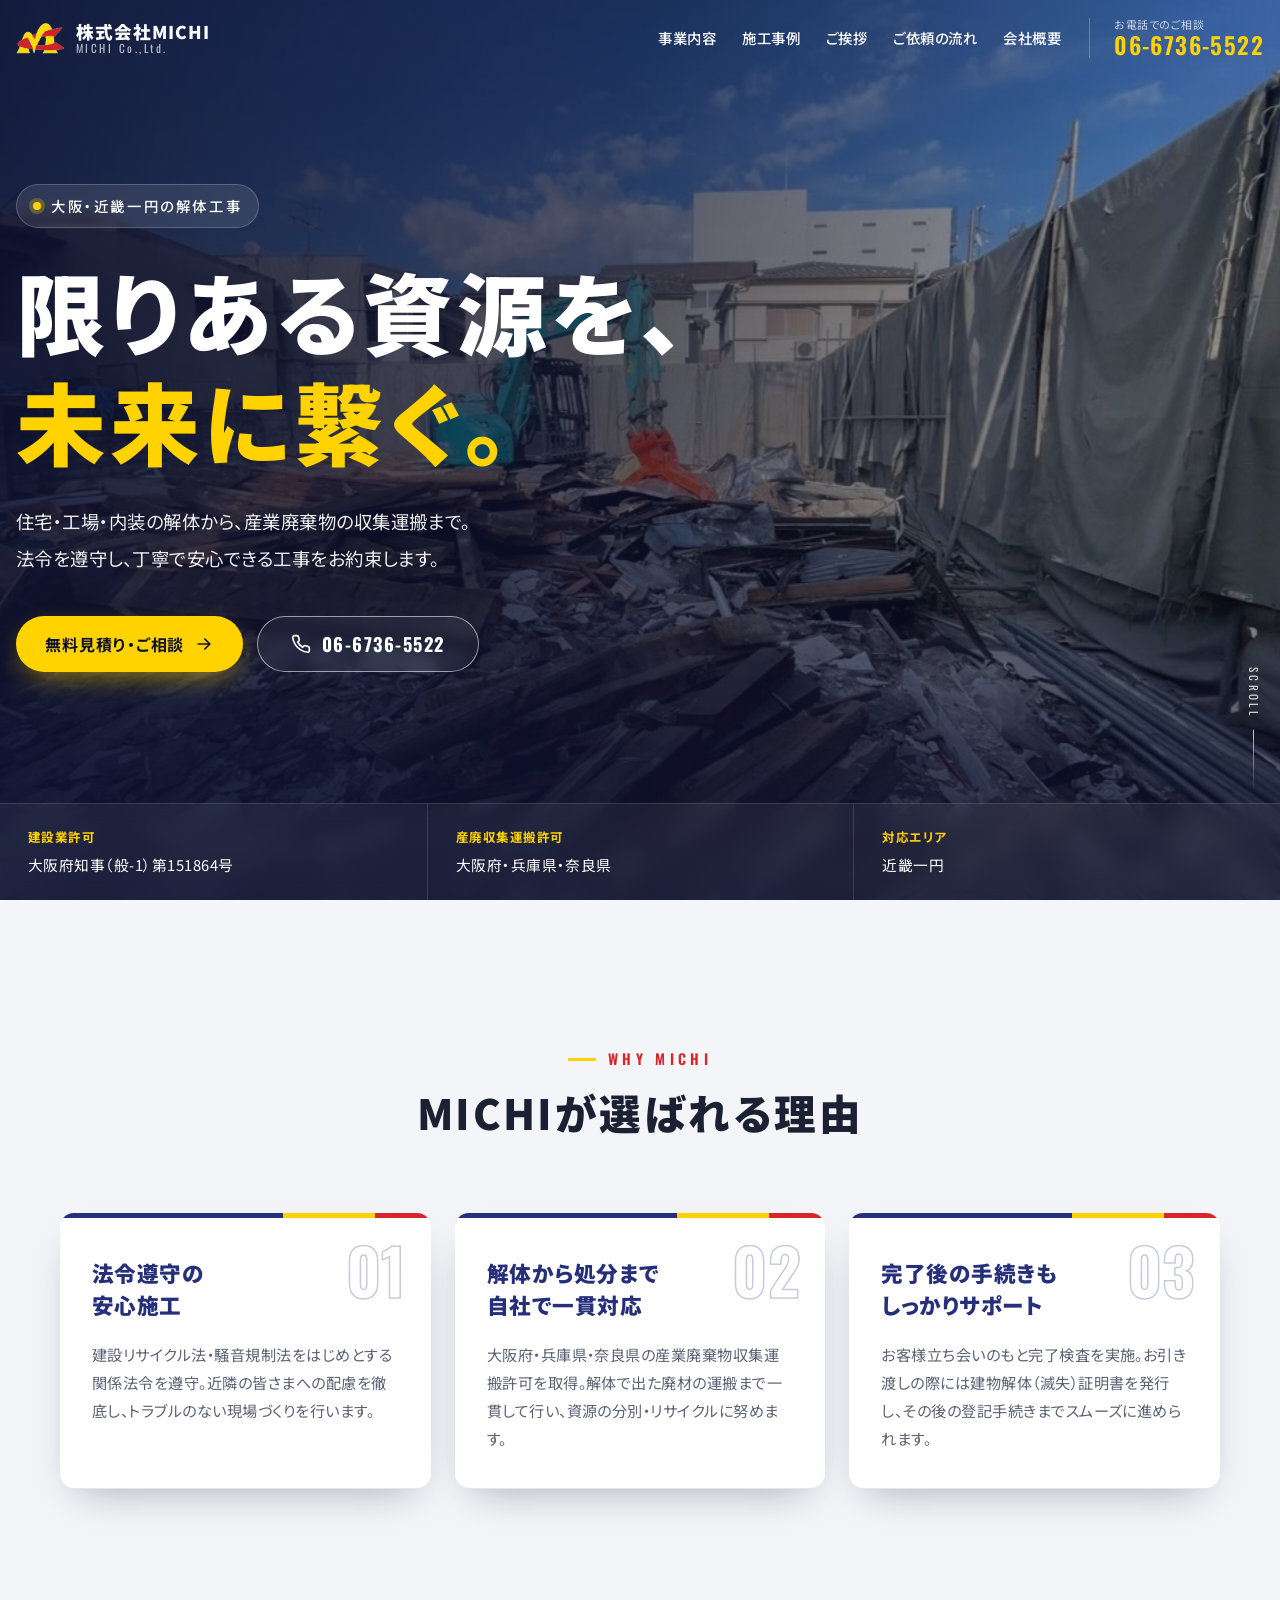
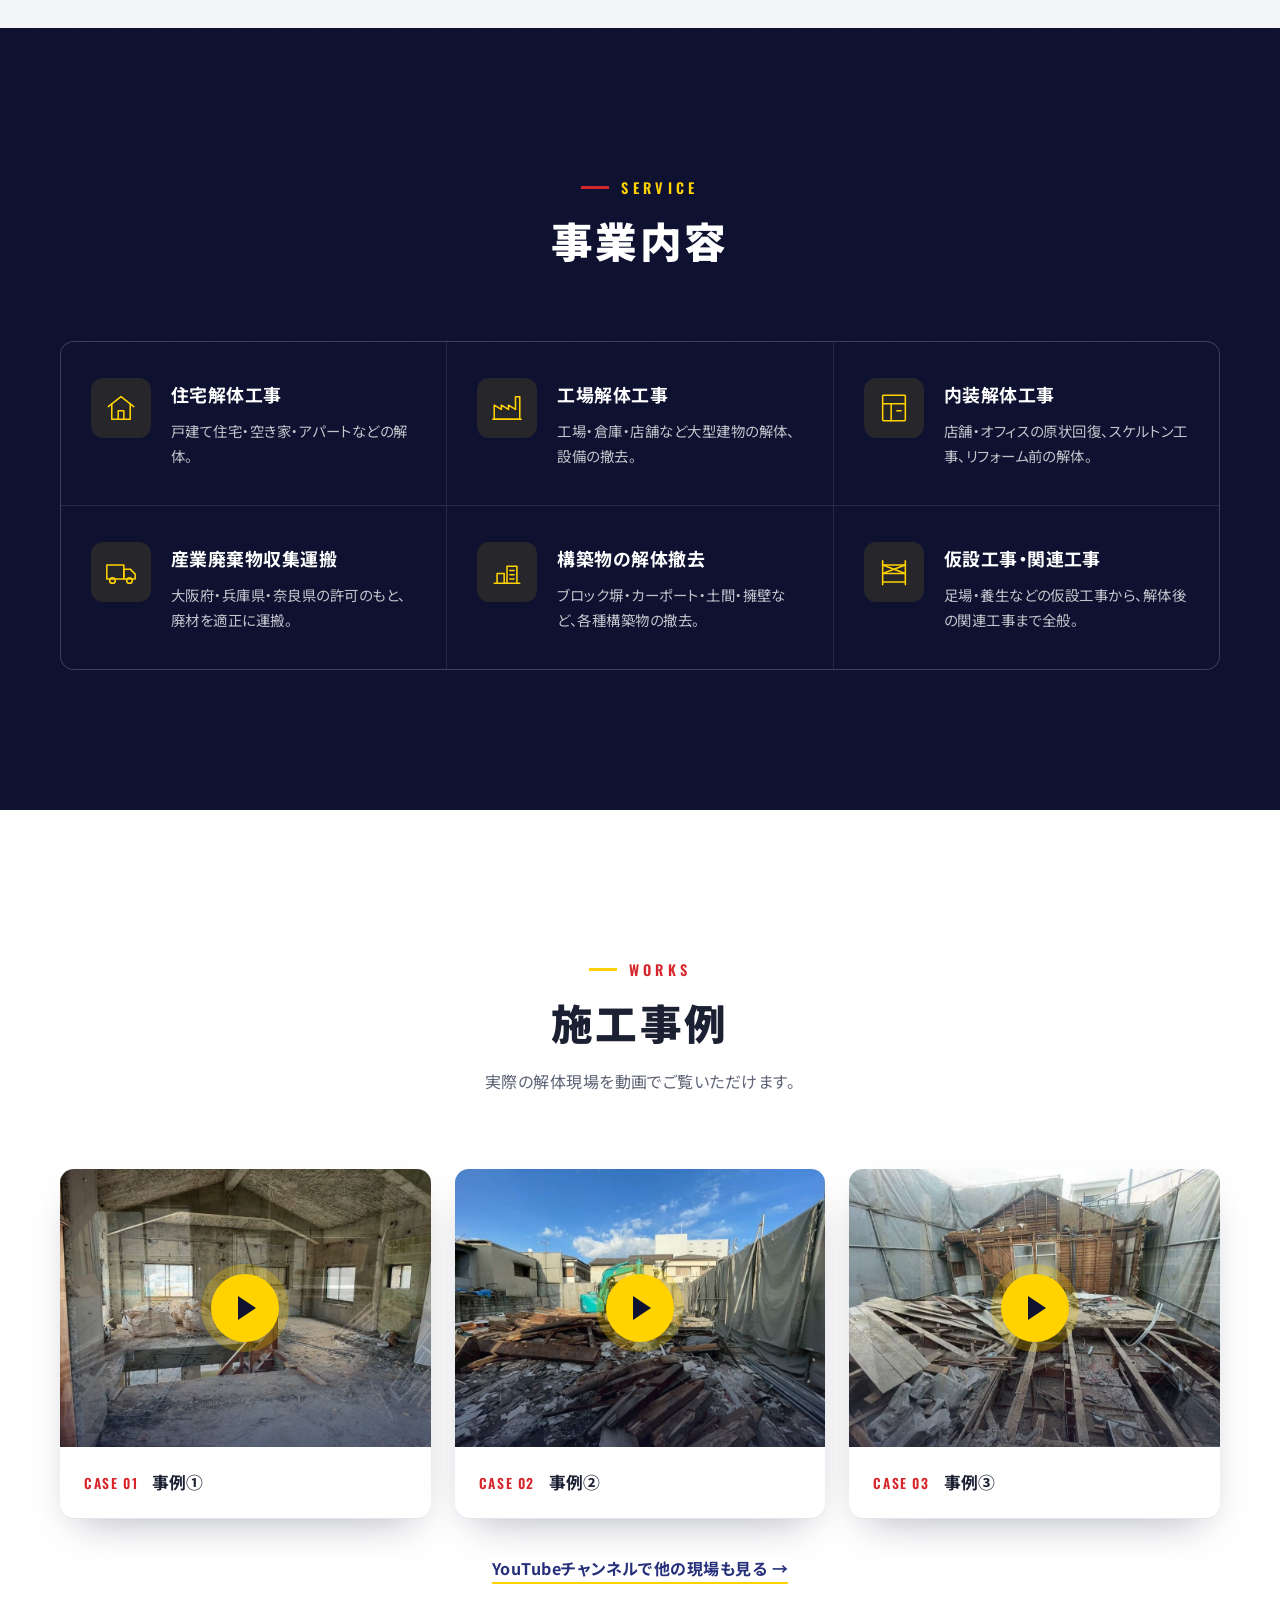
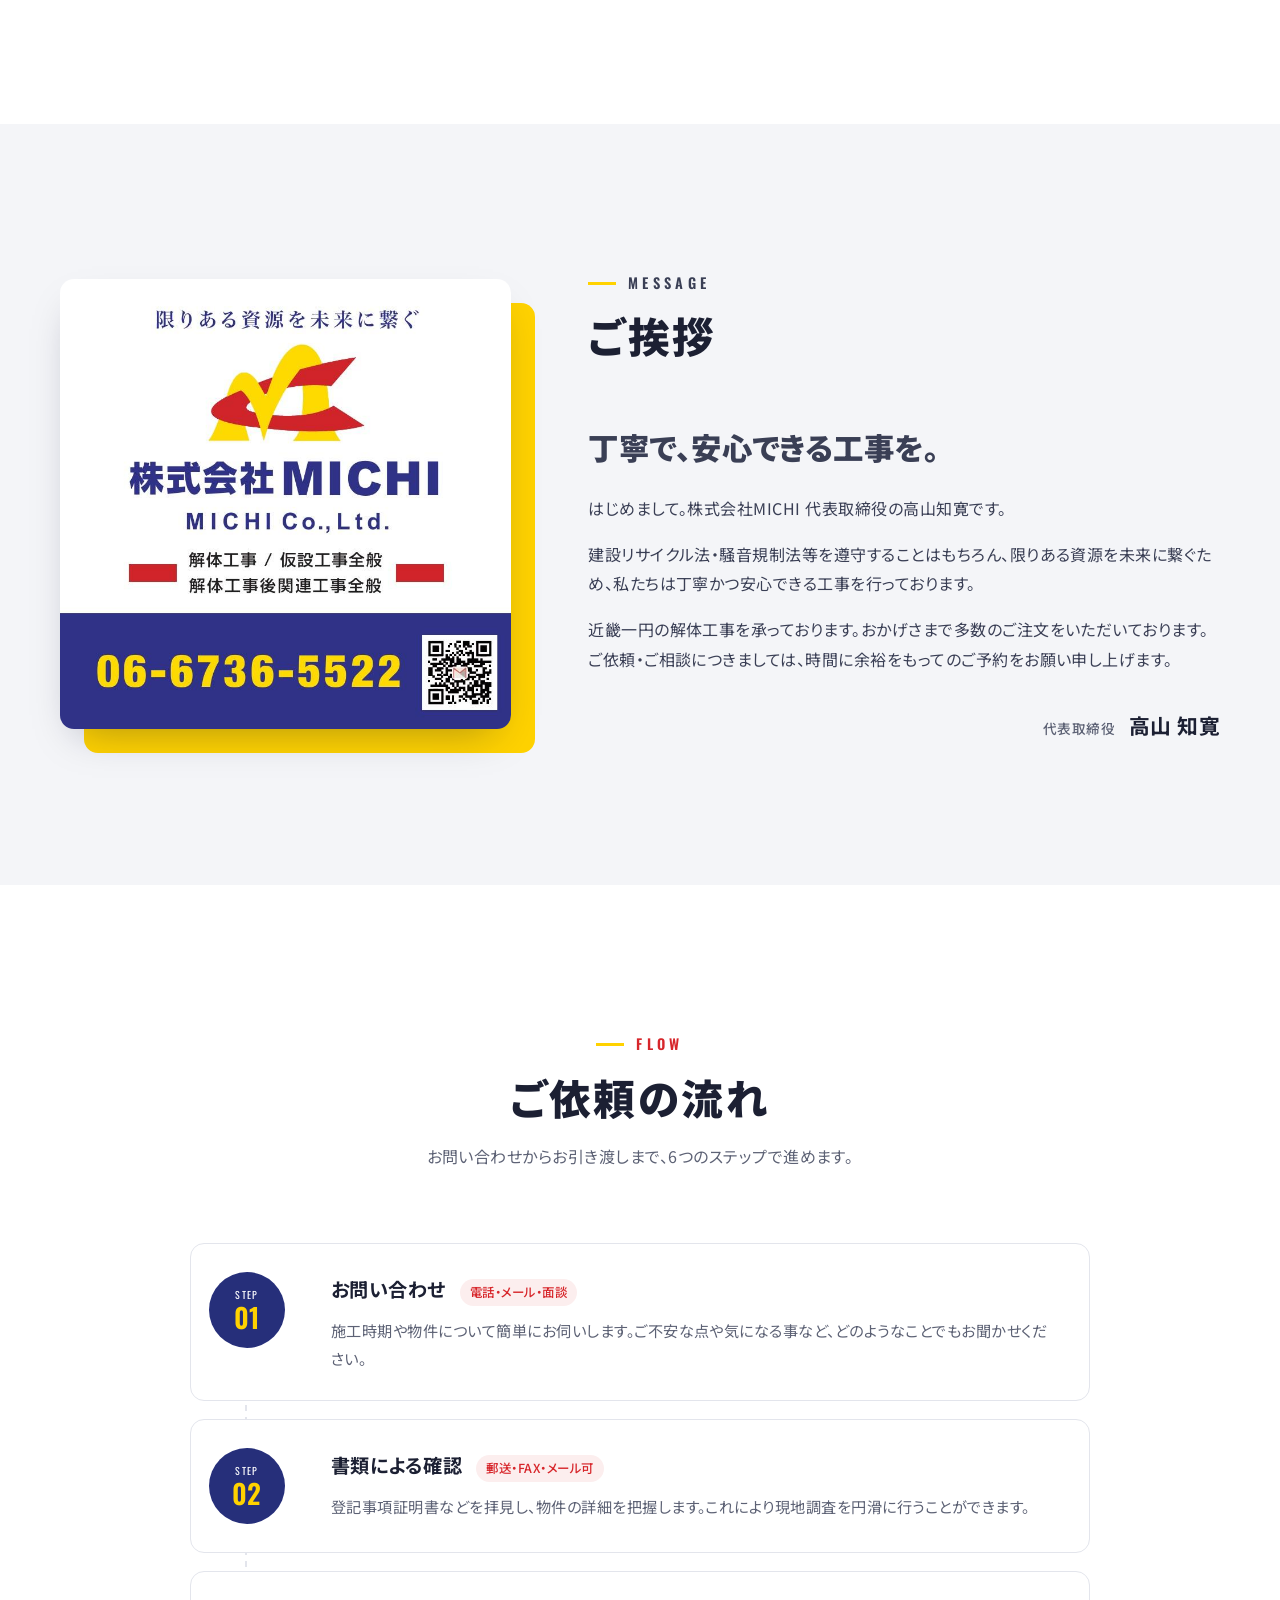
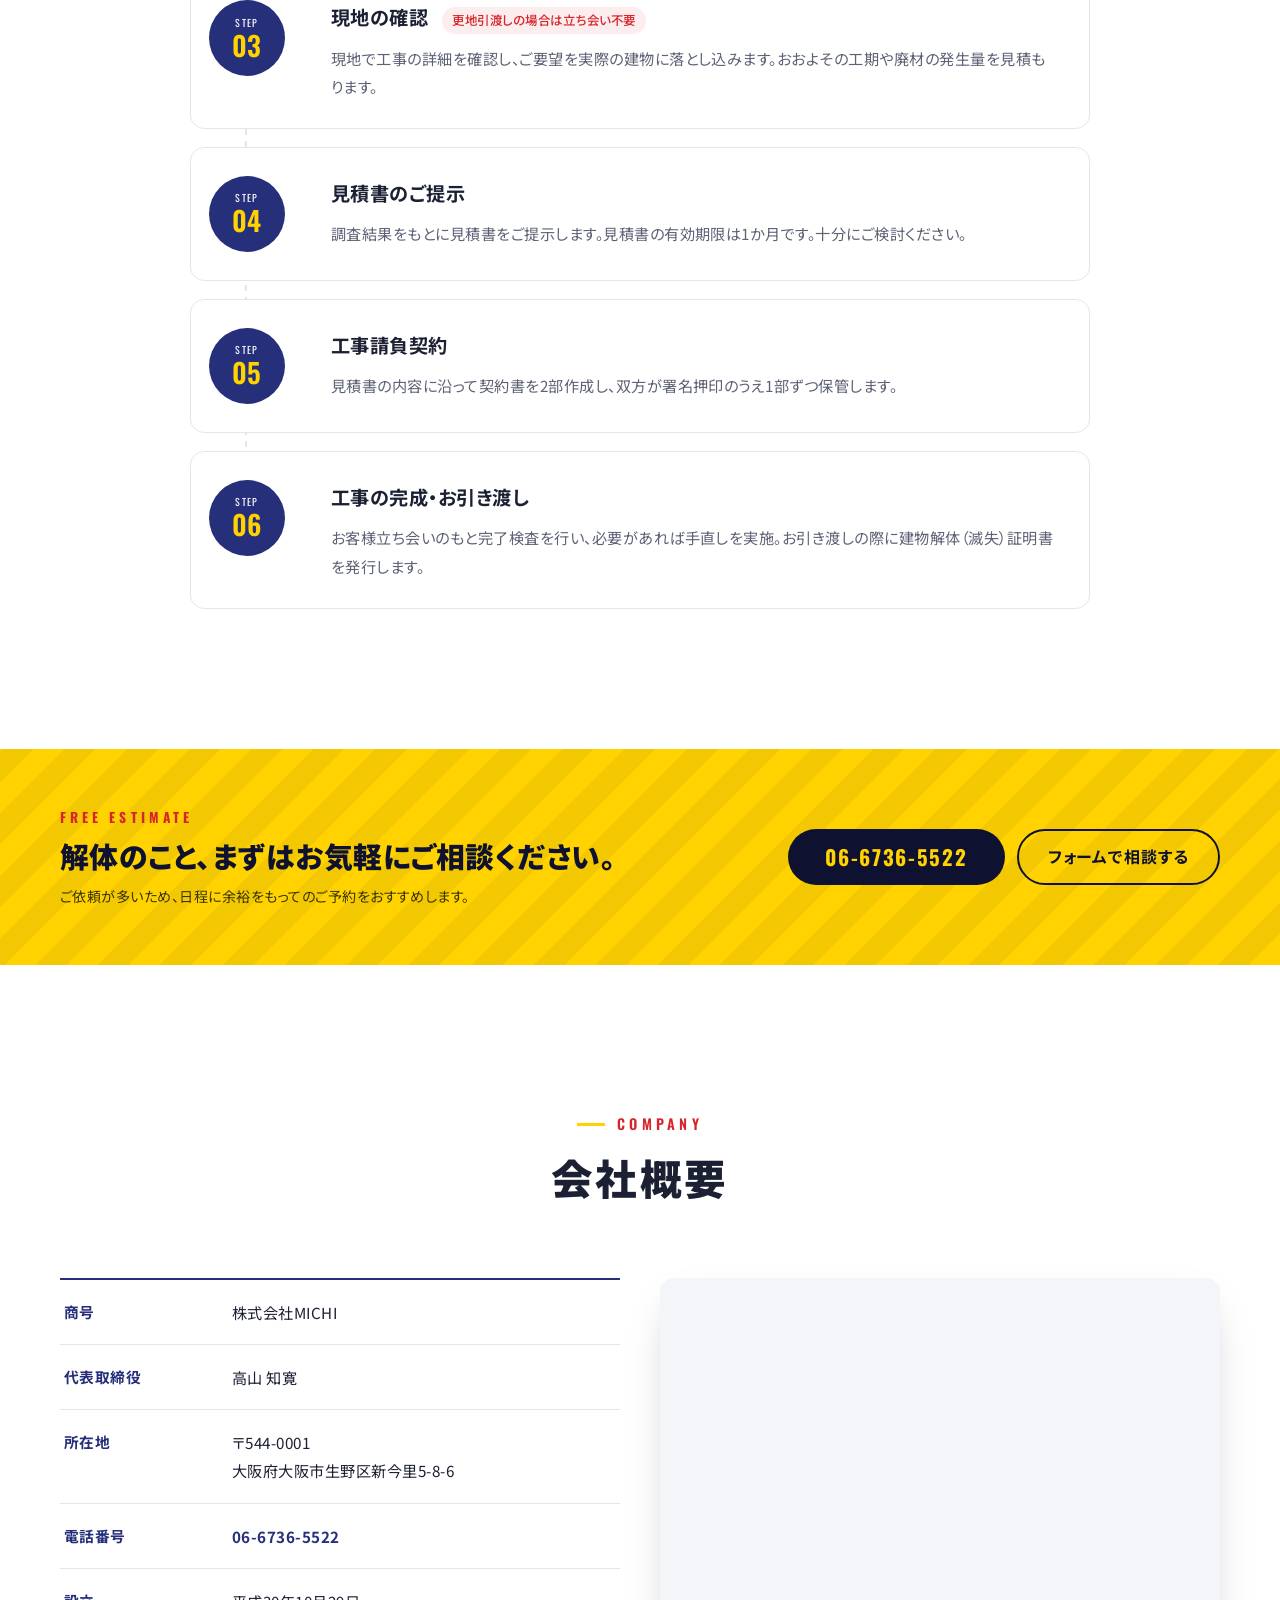
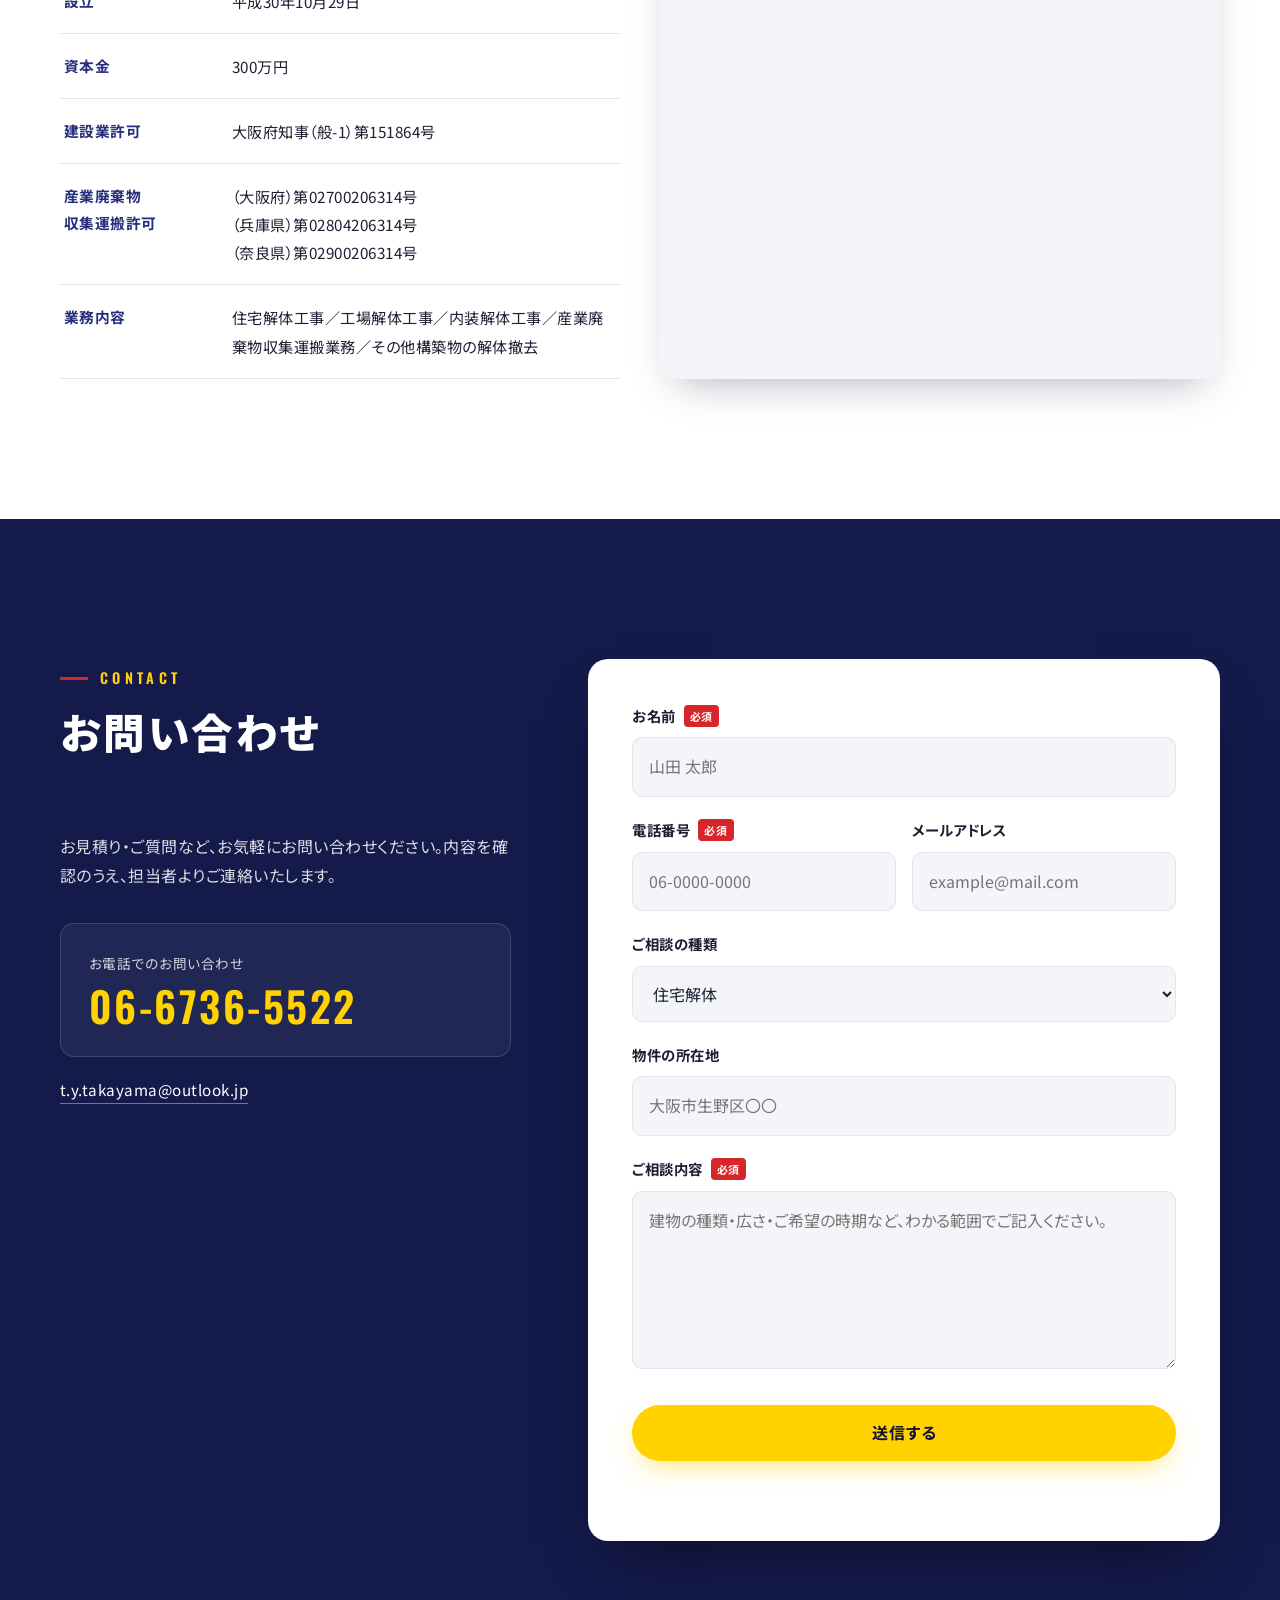
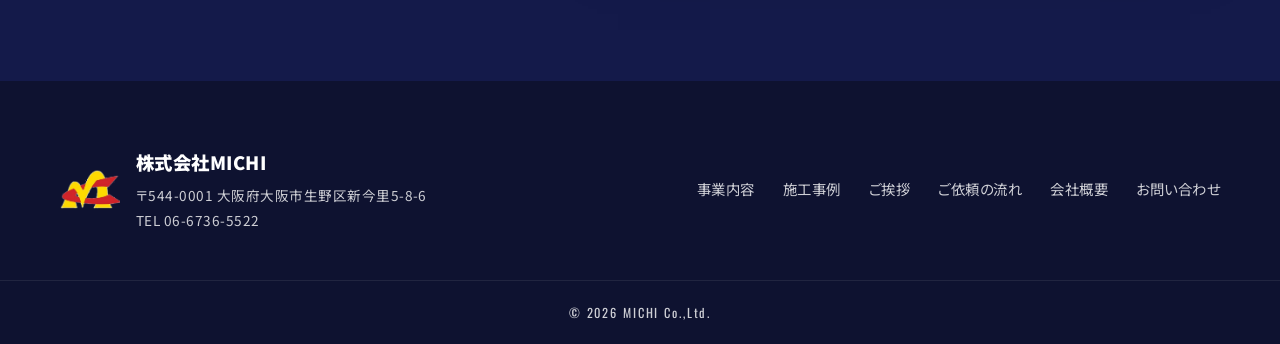
==== index.html @ 164f7115 "株式会社MICHI ホームページ 初版 Co-Authored-By: Claude Opus 5.5 <noreply@anthropic.com>" ====
<!DOCTYPE html>
<html lang="ja">
<head>
<meta charset="UTF-8">
<meta name="viewport" content="width=device-width, initial-scale=1">
<title>株式会社MICHI｜大阪の解体工事・近畿一円対応</title>
<meta name="description" content="大阪市生野区の解体工事会社、株式会社MICHI。住宅解体・工場解体・内装解体・産業廃棄物収集運搬まで、近畿一円で丁寧かつ安心の工事を行います。お見積り・ご相談はお気軽に。">
<meta property="og:title" content="株式会社MICHI｜大阪の解体工事・近畿一円対応">
<meta property="og:description" content="限りある資源を未来に繋ぐ。住宅・工場・内装解体から産廃収集運搬まで、近畿一円の解体工事を承ります。">
<meta property="og:type" content="website">
<meta property="og:image" content="assets/img/work-FqdiJKgKXpE.jpg">
<link rel="icon" href="assets/img/logo-mark.png">
<link rel="preconnect" href="https://fonts.googleapis.com">
<link rel="preconnect" href="https://fonts.gstatic.com" crossorigin>
<link href="https://fonts.googleapis.com/css2?family=Noto+Sans+JP:wght@400;500;700;900&family=Oswald:wght@500;600;700&display=swap" rel="stylesheet">
<link rel="stylesheet" href="assets/css/style.css">
<script type="application/ld+json">
{
  "@context": "https://schema.org",
  "@type": "GeneralContractor",
  "name": "株式会社MICHI",
  "telephone": "06-6736-5522",
  "email": "t.y.takayama@outlook.jp",
  "address": {
    "@type": "PostalAddress",
    "postalCode": "544-0001",
    "addressRegion": "大阪府",
    "addressLocality": "大阪市生野区",
    "streetAddress": "新今里5-8-6",
    "addressCountry": "JP"
  },
  "areaServed": ["大阪府", "兵庫県", "奈良県", "京都府", "滋賀県", "和歌山県"],
  "foundingDate": "2018-10-29"
}
</script>
</head>
<body>

<!-- ============ HEADER ============ -->
<header class="header" id="top">
  <div class="header__inner">
    <a href="#top" class="brand" aria-label="株式会社MICHI トップへ">
      <img src="assets/img/logo-mark.png" alt="" class="brand__mark" width="48" height="32">
      <span class="brand__text">
        <span class="brand__ja">株式会社MICHI</span>
        <span class="brand__en">MICHI Co.,Ltd.</span>
      </span>
    </a>
    <nav class="nav" id="nav" aria-label="メインメニュー">
      <a href="#service">事業内容</a>
      <a href="#works">施工事例</a>
      <a href="#message">ご挨拶</a>
      <a href="#flow">ご依頼の流れ</a>
      <a href="#company">会社概要</a>
      <a href="#contact" class="nav__cta">お問い合わせ</a>
    </nav>
    <a href="tel:0667365522" class="header__tel">
      <span class="header__tel-label">お電話でのご相談</span>
      <span class="header__tel-num">06-6736-5522</span>
    </a>
    <button class="menu-btn" id="menuBtn" aria-label="メニューを開く" aria-expanded="false" aria-controls="nav">
      <span></span><span></span><span></span>
    </button>
  </div>
</header>

<main>

<!-- ============ HERO ============ -->
<section class="hero">
  <div class="hero__media" aria-hidden="true">
    <img src="assets/img/work-FqdiJKgKXpE.jpg" alt="" class="hero__poster">
    <div class="hero__video" id="heroVideo" data-video="FqdiJKgKXpE"></div>
    <div class="hero__shade"></div>
  </div>
  <div class="hero__inner">
    <p class="hero__eyebrow"><span class="dot"></span>大阪・近畿一円の解体工事</p>
    <h1 class="hero__title">
      限りある資源を、<br>
      <span class="hl">未来に繋ぐ。</span>
    </h1>
    <p class="hero__lead">
      住宅・工場・内装の解体から、産業廃棄物の収集運搬まで。<br class="pc">
      法令を遵守し、丁寧で安心できる工事をお約束します。
    </p>
    <div class="hero__actions">
      <a href="#contact" class="btn btn--primary">無料見積り・ご相談<svg viewBox="0 0 24 24" aria-hidden="true"><path d="M5 12h14M13 6l6 6-6 6"/></svg></a>
      <a href="tel:0667365522" class="btn btn--ghost"><svg viewBox="0 0 24 24" aria-hidden="true"><path d="M22 16.9v3a2 2 0 0 1-2.2 2 19.8 19.8 0 0 1-8.6-3.1 19.5 19.5 0 0 1-6-6A19.8 19.8 0 0 1 2.1 4.2 2 2 0 0 1 4.1 2h3a2 2 0 0 1 2 1.7c.1.9.4 1.8.7 2.7a2 2 0 0 1-.5 2.1L8 9.8a16 16 0 0 0 6 6l1.3-1.3a2 2 0 0 1 2.1-.4c.9.3 1.8.6 2.7.7a2 2 0 0 1 1.7 2z"/></svg>06-6736-5522</a>
    </div>
  </div>
  <ul class="hero__badges">
    <li><strong>建設業許可</strong><span>大阪府知事（般-1）第151864号</span></li>
    <li><strong>産廃収集運搬許可</strong><span>大阪府・兵庫県・奈良県</span></li>
    <li><strong>対応エリア</strong><span>近畿一円</span></li>
  </ul>
  <a href="#strength" class="hero__scroll" aria-label="下へスクロール"><span>SCROLL</span></a>
</section>

<!-- ============ STRENGTH ============ -->
<section class="section strength" id="strength">
  <div class="container">
    <div class="section-head">
      <p class="section-head__en">WHY MICHI</p>
      <h2 class="section-head__ja">MICHIが選ばれる理由</h2>
    </div>
    <div class="strength__grid">
      <article class="card-strength reveal">
        <span class="card-strength__no">01</span>
        <h3>法令遵守の<br>安心施工</h3>
        <p>建設リサイクル法・騒音規制法をはじめとする関係法令を遵守。近隣の皆さまへの配慮を徹底し、トラブルのない現場づくりを行います。</p>
      </article>
      <article class="card-strength reveal">
        <span class="card-strength__no">02</span>
        <h3>解体から処分まで<br>自社で一貫対応</h3>
        <p>大阪府・兵庫県・奈良県の産業廃棄物収集運搬許可を取得。解体で出た廃材の運搬まで一貫して行い、資源の分別・リサイクルに努めます。</p>
      </article>
      <article class="card-strength reveal">
        <span class="card-strength__no">03</span>
        <h3>完了後の手続きも<br>しっかりサポート</h3>
        <p>お客様立ち会いのもと完了検査を実施。お引き渡しの際には建物解体（滅失）証明書を発行し、その後の登記手続きまでスムーズに進められます。</p>
      </article>
    </div>
  </div>
</section>

<!-- ============ SERVICE ============ -->
<section class="section service" id="service">
  <div class="container">
    <div class="section-head section-head--light">
      <p class="section-head__en">SERVICE</p>
      <h2 class="section-head__ja">事業内容</h2>
    </div>
    <ul class="service__list">
      <li class="service__item reveal">
        <span class="service__icon"><svg viewBox="0 0 48 48" aria-hidden="true"><path d="M6 22 24 8l18 14"/><path d="M11 18v22h26V18"/><path d="M20 40V28h8v12"/></svg></span>
        <div><h3>住宅解体工事</h3><p>戸建て住宅・空き家・アパートなどの解体。</p></div>
      </li>
      <li class="service__item reveal">
        <span class="service__icon"><svg viewBox="0 0 48 48" aria-hidden="true"><path d="M6 40V20l10 6v-6l10 6v-6l10 6V8h6v32z"/><path d="M4 40h40"/></svg></span>
        <div><h3>工場解体工事</h3><p>工場・倉庫・店舗など大型建物の解体、設備の撤去。</p></div>
      </li>
      <li class="service__item reveal">
        <span class="service__icon"><svg viewBox="0 0 48 48" aria-hidden="true"><rect x="8" y="6" width="32" height="36" rx="1"/><path d="M8 18h32M20 18v24"/><path d="M28 28h6"/></svg></span>
        <div><h3>内装解体工事</h3><p>店舗・オフィスの原状回復、スケルトン工事、リフォーム前の解体。</p></div>
      </li>
      <li class="service__item reveal">
        <span class="service__icon"><svg viewBox="0 0 48 48" aria-hidden="true"><path d="M4 14h24v20H4z"/><path d="M28 20h9l7 7v7H28z"/><circle cx="12" cy="36" r="4"/><circle cx="36" cy="36" r="4"/></svg></span>
        <div><h3>産業廃棄物収集運搬</h3><p>大阪府・兵庫県・奈良県の許可のもと、廃材を適正に運搬。</p></div>
      </li>
      <li class="service__item reveal">
        <span class="service__icon"><svg viewBox="0 0 48 48" aria-hidden="true"><path d="M6 40h36"/><path d="M10 40V26h10v14M24 40V16h14v24"/><path d="M28 22h6M28 28h6M28 34h6"/></svg></span>
        <div><h3>構築物の解体撤去</h3><p>ブロック塀・カーポート・土間・擁壁など、各種構築物の撤去。</p></div>
      </li>
      <li class="service__item reveal">
        <span class="service__icon"><svg viewBox="0 0 48 48" aria-hidden="true"><path d="M8 42V8M40 42V8M8 14h32M8 26h32M8 38h32"/><path d="M8 14l32 12M40 14 8 26"/></svg></span>
        <div><h3>仮設工事・関連工事</h3><p>足場・養生などの仮設工事から、解体後の関連工事まで全般。</p></div>
      </li>
    </ul>
  </div>
</section>

<!-- ============ WORKS ============ -->
<section class="section works" id="works">
  <div class="container">
    <div class="section-head">
      <p class="section-head__en">WORKS</p>
      <h2 class="section-head__ja">施工事例</h2>
      <p class="section-head__lead">実際の解体現場を動画でご覧いただけます。</p>
    </div>
    <div class="works__grid">
      <button class="work reveal" data-video="AIDgLUn4xsw" aria-label="事例①の動画を再生">
        <span class="work__thumb"><img src="assets/img/work-AIDgLUn4xsw.jpg" alt="解体工事の施工事例①" loading="lazy"><span class="work__play" aria-hidden="true"></span></span>
        <span class="work__meta"><span class="work__no">CASE 01</span><span class="work__title">事例①</span></span>
      </button>
      <button class="work reveal" data-video="FqdiJKgKXpE" aria-label="事例②の動画を再生">
        <span class="work__thumb"><img src="assets/img/work-FqdiJKgKXpE.jpg" alt="解体工事の施工事例②" loading="lazy"><span class="work__play" aria-hidden="true"></span></span>
        <span class="work__meta"><span class="work__no">CASE 02</span><span class="work__title">事例②</span></span>
      </button>
      <button class="work reveal" data-video="ZSeVQeic_EI" aria-label="事例③の動画を再生">
        <span class="work__thumb"><img src="assets/img/work-ZSeVQeic_EI.jpg" alt="解体工事の施工事例③" loading="lazy"><span class="work__play" aria-hidden="true"></span></span>
        <span class="work__meta"><span class="work__no">CASE 03</span><span class="work__title">事例③</span></span>
      </button>
    </div>
    <p class="works__more"><a href="https://www.youtube.com/@%E6%A0%AA%E5%BC%8F%E4%BC%9A%E7%A4%BEMICHI" target="_blank" rel="noopener">YouTubeチャンネルで他の現場も見る →</a></p>
  </div>
</section>

<!-- ============ MESSAGE ============ -->
<section class="section message" id="message">
  <div class="container message__inner">
    <div class="message__visual reveal">
      <img src="assets/img/sign.jpg" alt="株式会社MICHI 限りある資源を未来に繋ぐ" loading="lazy" width="792" height="789">
    </div>
    <div class="message__body reveal">
      <div class="section-head section-head--left">
        <p class="section-head__en">MESSAGE</p>
        <h2 class="section-head__ja">ご挨拶</h2>
      </div>
      <p class="message__catch">丁寧で、安心できる工事を。</p>
      <p>はじめまして。株式会社MICHI 代表取締役の高山知寛です。</p>
      <p>建設リサイクル法・騒音規制法等を遵守することはもちろん、限りある資源を未来に繋ぐため、私たちは丁寧かつ安心できる工事を行っております。</p>
      <p>近畿一円の解体工事を承っております。おかげさまで多数のご注文をいただいております。ご依頼・ご相談につきましては、時間に余裕をもってのご予約をお願い申し上げます。</p>
      <p class="message__sign"><span>代表取締役</span>高山 知寛</p>
    </div>
  </div>
</section>

<!-- ============ FLOW ============ -->
<section class="section flow" id="flow">
  <div class="container">
    <div class="section-head">
      <p class="section-head__en">FLOW</p>
      <h2 class="section-head__ja">ご依頼の流れ</h2>
      <p class="section-head__lead">お問い合わせからお引き渡しまで、6つのステップで進めます。</p>
    </div>
    <ol class="flow__list">
      <li class="flow__item reveal">
        <span class="flow__step">STEP<b>01</b></span>
        <div>
          <h3>お問い合わせ<small>電話・メール・面談</small></h3>
          <p>施工時期や物件について簡単にお伺いします。ご不安な点や気になる事など、どのようなことでもお聞かせください。</p>
        </div>
      </li>
      <li class="flow__item reveal">
        <span class="flow__step">STEP<b>02</b></span>
        <div>
          <h3>書類による確認<small>郵送・FAX・メール可</small></h3>
          <p>登記事項証明書などを拝見し、物件の詳細を把握します。これにより現地調査を円滑に行うことができます。</p>
        </div>
      </li>
      <li class="flow__item reveal">
        <span class="flow__step">STEP<b>03</b></span>
        <div>
          <h3>現地の確認<small>更地引渡しの場合は立ち会い不要</small></h3>
          <p>現地で工事の詳細を確認し、ご要望を実際の建物に落とし込みます。おおよその工期や廃材の発生量を見積もります。</p>
        </div>
      </li>
      <li class="flow__item reveal">
        <span class="flow__step">STEP<b>04</b></span>
        <div>
          <h3>見積書のご提示</h3>
          <p>調査結果をもとに見積書をご提示します。見積書の有効期限は1か月です。十分にご検討ください。</p>
        </div>
      </li>
      <li class="flow__item reveal">
        <span class="flow__step">STEP<b>05</b></span>
        <div>
          <h3>工事請負契約</h3>
          <p>見積書の内容に沿って契約書を2部作成し、双方が署名押印のうえ1部ずつ保管します。</p>
        </div>
      </li>
      <li class="flow__item reveal">
        <span class="flow__step">STEP<b>06</b></span>
        <div>
          <h3>工事の完成・お引き渡し</h3>
          <p>お客様立ち会いのもと完了検査を行い、必要があれば手直しを実施。お引き渡しの際に建物解体（滅失）証明書を発行します。</p>
        </div>
      </li>
    </ol>
  </div>
</section>

<!-- ============ CTA BAND ============ -->
<section class="cta-band">
  <div class="container cta-band__inner">
    <div>
      <p class="cta-band__en">FREE ESTIMATE</p>
      <p class="cta-band__title">解体のこと、まずはお気軽にご相談ください。</p>
      <p class="cta-band__note">ご依頼が多いため、日程に余裕をもってのご予約をおすすめします。</p>
    </div>
    <div class="cta-band__actions">
      <a href="tel:0667365522" class="btn btn--dark">06-6736-5522</a>
      <a href="#contact" class="btn btn--outline-dark">フォームで相談する</a>
    </div>
  </div>
</section>

<!-- ============ COMPANY ============ -->
<section class="section company" id="company">
  <div class="container">
    <div class="section-head">
      <p class="section-head__en">COMPANY</p>
      <h2 class="section-head__ja">会社概要</h2>
    </div>
    <div class="company__inner">
      <dl class="company__table reveal">
        <div><dt>商号</dt><dd>株式会社MICHI</dd></div>
        <div><dt>代表取締役</dt><dd>高山 知寛</dd></div>
        <div><dt>所在地</dt><dd>〒544-0001<br>大阪府大阪市生野区新今里5-8-6</dd></div>
        <div><dt>電話番号</dt><dd><a href="tel:0667365522">06-6736-5522</a></dd></div>
        <div><dt>設立</dt><dd>平成30年10月29日</dd></div>
        <div><dt>資本金</dt><dd>300万円</dd></div>
        <div><dt>建設業許可</dt><dd>大阪府知事（般-1）第151864号</dd></div>
        <div><dt>産業廃棄物<br>収集運搬許可</dt><dd>（大阪府）第02700206314号<br>（兵庫県）第02804206314号<br>（奈良県）第02900206314号</dd></div>
        <div><dt>業務内容</dt><dd>住宅解体工事／工場解体工事／内装解体工事／産業廃棄物収集運搬業務／その他構築物の解体撤去</dd></div>
      </dl>
      <div class="company__map reveal">
        <iframe src="https://maps.google.com/maps?q=%E5%A4%A7%E9%98%AA%E5%BA%9C%E5%A4%A7%E9%98%AA%E5%B8%82%E7%94%9F%E9%87%8E%E5%8C%BA%E6%96%B0%E4%BB%8A%E9%87%8C5-8-6&z=16&output=embed&hl=ja" title="株式会社MICHIの地図" loading="lazy" referrerpolicy="no-referrer-when-downgrade"></iframe>
      </div>
    </div>
  </div>
</section>

<!-- ============ CONTACT ============ -->
<section class="section contact" id="contact">
  <div class="container contact__inner">
    <div class="contact__info">
      <div class="section-head section-head--left section-head--light">
        <p class="section-head__en">CONTACT</p>
        <h2 class="section-head__ja">お問い合わせ</h2>
      </div>
      <p>お見積り・ご質問など、お気軽にお問い合わせください。内容を確認のうえ、担当者よりご連絡いたします。</p>
      <a href="tel:0667365522" class="contact__tel">
        <span>お電話でのお問い合わせ</span>
        <strong>06-6736-5522</strong>
      </a>
      <a href="mailto:t.y.takayama@outlook.jp" class="contact__mail">t.y.takayama@outlook.jp</a>
    </div>

    <form class="form" action="contact.php" method="post" id="contactForm" novalidate>
      <div class="form__row">
        <label for="f-name">お名前<span class="req">必須</span></label>
        <input type="text" id="f-name" name="name" required autocomplete="name" placeholder="山田 太郎">
      </div>
      <div class="form__row form__row--2">
        <div>
          <label for="f-tel">電話番号<span class="req">必須</span></label>
          <input type="tel" id="f-tel" name="tel" required autocomplete="tel" placeholder="06-0000-0000">
        </div>
        <div>
          <label for="f-email">メールアドレス</label>
          <input type="email" id="f-email" name="email" autocomplete="email" placeholder="example@mail.com">
        </div>
      </div>
      <div class="form__row">
        <label for="f-type">ご相談の種類</label>
        <select id="f-type" name="type">
          <option>住宅解体</option>
          <option>工場・倉庫の解体</option>
          <option>内装解体</option>
          <option>ブロック塀・構築物の撤去</option>
          <option>その他・わからない</option>
        </select>
      </div>
      <div class="form__row">
        <label for="f-address">物件の所在地</label>
        <input type="text" id="f-address" name="address" placeholder="大阪市生野区〇〇">
      </div>
      <div class="form__row">
        <label for="f-message">ご相談内容<span class="req">必須</span></label>
        <textarea id="f-message" name="message" rows="5" required placeholder="建物の種類・広さ・ご希望の時期など、わかる範囲でご記入ください。"></textarea>
      </div>
      <div class="form__hp" aria-hidden="true"><label>空欄のまま送信してください<input type="text" name="website" tabindex="-1" autocomplete="off"></label></div>
      <button type="submit" class="btn btn--primary btn--block">送信する</button>
      <p class="form__status" id="formStatus" role="status" aria-live="polite"></p>
    </form>
  </div>
</section>

</main>

<!-- ============ FOOTER ============ -->
<footer class="footer">
  <div class="container footer__inner">
    <div class="footer__brand">
      <img src="assets/img/logo-mark.png" alt="" width="60" height="40">
      <div>
        <p class="footer__name">株式会社MICHI</p>
        <p class="footer__addr">〒544-0001 大阪府大阪市生野区新今里5-8-6<br>TEL 06-6736-5522</p>
      </div>
    </div>
    <nav class="footer__nav" aria-label="フッターメニュー">
      <a href="#service">事業内容</a>
      <a href="#works">施工事例</a>
      <a href="#message">ご挨拶</a>
      <a href="#flow">ご依頼の流れ</a>
      <a href="#company">会社概要</a>
      <a href="#contact">お問い合わせ</a>
    </nav>
  </div>
  <p class="footer__copy">&copy; <span id="year">2026</span> MICHI Co.,Ltd.</p>
</footer>

<!-- スマホ用 固定CTA -->
<div class="sticky-cta" aria-label="お問い合わせ">
  <a href="tel:0667365522" class="sticky-cta__tel">電話で相談</a>
  <a href="#contact" class="sticky-cta__form">無料見積り</a>
</div>

<!-- 動画モーダル -->
<div class="modal" id="videoModal" role="dialog" aria-modal="true" aria-label="施工事例の動画" hidden>
  <div class="modal__backdrop" data-close></div>
  <div class="modal__body">
    <button class="modal__close" data-close aria-label="閉じる">&times;</button>
    <div class="modal__frame" id="modalFrame"></div>
  </div>
</div>

<script src="assets/js/main.js"></script>
</body>
</html>
---- assets/css/style.css ----
/* =========================================================
   株式会社MICHI — style.css
   ブランドカラーは看板（紺・黄・赤）から
   ========================================================= */
:root {
  --navy: #262f7a;
  --navy-deep: #141a4a;
  --ink: #0e1230;
  --yellow: #ffd200;
  --yellow-deep: #f2b800;
  --red: #d7262b;
  --text: #1c2033;
  --muted: #5d6275;
  --line: #e3e5ec;
  --bg: #ffffff;
  --bg-soft: #f4f5f8;
  --radius: 14px;
  --shadow: 0 18px 40px -18px rgba(14, 18, 48, .35);
  --container: 1160px;
  --header-h: 76px;
  --font-ja: "Noto Sans JP", system-ui, sans-serif;
  --font-en: "Oswald", "Noto Sans JP", sans-serif;
}

*, *::before, *::after { box-sizing: border-box; }
html { scroll-behavior: smooth; scroll-padding-top: var(--header-h); -webkit-text-size-adjust: 100%; }
body {
  margin: 0;
  font-family: var(--font-ja);
  color: var(--text);
  background: var(--bg);
  line-height: 1.85;
  letter-spacing: .03em;
  font-feature-settings: "palt";
  overflow-x: hidden;
}
img { max-width: 100%; height: auto; display: block; }
a { color: inherit; text-decoration: none; }
h1, h2, h3, p { margin: 0; }
ul, ol { margin: 0; padding: 0; list-style: none; }
button { font: inherit; color: inherit; background: none; border: 0; cursor: pointer; padding: 0; }
svg { fill: none; stroke: currentColor; stroke-width: 2; stroke-linecap: round; stroke-linejoin: round; }

.container { width: min(100% - 32px, var(--container)); margin-inline: auto; }
.sp { display: none; }
@media (max-width: 767px) { .sp { display: inline; } .pc { display: none; } }

/* ---------- Buttons ---------- */
.btn {
  display: inline-flex; align-items: center; justify-content: center; gap: .6em;
  min-height: 56px; padding: 0 1.8em;
  border-radius: 999px;
  font-weight: 700; font-size: 1rem; letter-spacing: .06em;
  transition: transform .25s, background-color .25s, color .25s, box-shadow .25s;
}
.btn svg { width: 20px; height: 20px; }
.btn:hover { transform: translateY(-2px); }
.btn--primary { background: var(--yellow); color: var(--ink); box-shadow: 0 10px 30px -10px rgba(255, 210, 0, .7); }
.btn--primary:hover { background: #ffe14d; }
.btn--ghost { color: #fff; border: 1.5px solid rgba(255,255,255,.55); backdrop-filter: blur(6px); background: rgba(255,255,255,.06); font-family: var(--font-en); font-size: 1.15rem; letter-spacing: .08em; }
.btn--ghost:hover { background: rgba(255,255,255,.16); }
.btn--dark { background: var(--ink); color: var(--yellow); font-family: var(--font-en); font-size: 1.3rem; letter-spacing: .08em; }
.btn--outline-dark { border: 2px solid var(--ink); color: var(--ink); }
.btn--outline-dark:hover { background: var(--ink); color: #fff; }
.btn--block { width: 100%; }

/* ---------- Header ---------- */
.header {
  position: fixed; inset: 0 0 auto; z-index: 50;
  height: var(--header-h);
  transition: background-color .3s, box-shadow .3s;
}
.header.is-scrolled { background: rgba(14, 18, 48, .92); backdrop-filter: blur(12px); box-shadow: 0 6px 24px -12px rgba(0,0,0,.5); }
.header__inner {
  height: 100%; display: flex; align-items: center; gap: 28px;
  width: min(100% - 32px, 1320px); margin-inline: auto; color: #fff;
}
.brand { display: flex; align-items: center; gap: 12px; margin-right: auto; }
.brand__mark { width: 48px; height: auto; }
.brand__text { display: flex; flex-direction: column; line-height: 1.2; }
.brand__ja { font-weight: 900; font-size: 1.1rem; letter-spacing: .06em; }
.brand__en { font-family: var(--font-en); font-size: .7rem; letter-spacing: .22em; opacity: .7; }
.nav { display: flex; align-items: center; gap: 26px; font-size: .9rem; font-weight: 500; }
.nav a { position: relative; padding: 6px 0; }
.nav a:not(.nav__cta)::after { content: ""; position: absolute; left: 0; bottom: 0; width: 100%; height: 2px; background: var(--yellow); transform: scaleX(0); transform-origin: right; transition: transform .3s; }
.nav a:not(.nav__cta):hover::after { transform: scaleX(1); transform-origin: left; }
.nav__cta { display: none; }
.header__tel { display: flex; flex-direction: column; line-height: 1.2; padding-left: 24px; border-left: 1px solid rgba(255,255,255,.25); }
.header__tel-label { font-size: .68rem; opacity: .75; }
.header__tel-num { font-family: var(--font-en); font-size: 1.45rem; font-weight: 600; letter-spacing: .06em; color: var(--yellow); }
.menu-btn { display: none; width: 44px; height: 44px; position: relative; }
.menu-btn span { position: absolute; left: 10px; right: 10px; height: 2px; background: #fff; transition: transform .3s, opacity .3s; }
.menu-btn span:nth-child(1) { top: 15px; } .menu-btn span:nth-child(2) { top: 21px; } .menu-btn span:nth-child(3) { top: 27px; }
.menu-btn[aria-expanded="true"] span:nth-child(1) { transform: translateY(6px) rotate(45deg); }
.menu-btn[aria-expanded="true"] span:nth-child(2) { opacity: 0; }
.menu-btn[aria-expanded="true"] span:nth-child(3) { transform: translateY(-6px) rotate(-45deg); }

@media (max-width: 1080px) {
  :root { --header-h: 64px; }
  .header__tel { display: none; }
  .menu-btn { display: block; }
  .nav {
    position: fixed; inset: var(--header-h) 0 0; flex-direction: column; align-items: stretch; gap: 0;
    padding: 24px 24px 120px; background: var(--ink); font-size: 1.05rem;
    opacity: 0; visibility: hidden; transform: translateY(-8px); transition: opacity .3s, transform .3s, visibility .3s;
  }
  .nav.is-open { opacity: 1; visibility: visible; transform: none; }
  .nav a { padding: 18px 4px; border-bottom: 1px solid rgba(255,255,255,.1); }
  .nav a::after { display: none; }
  .nav__cta { display: block; margin-top: 24px; text-align: center; border: 0 !important; background: var(--yellow); color: var(--ink); border-radius: 999px; font-weight: 700; }
  .header { background: rgba(14, 18, 48, .92); backdrop-filter: blur(12px); }
  .brand__mark { width: 40px; }
  .brand__ja { font-size: 1rem; }
}

/* ---------- Hero ---------- */
.hero {
  position: relative; min-height: min(100svh, 1000px); display: flex; flex-direction: column; justify-content: center;
  color: #fff; overflow: hidden; background: var(--ink);
}
.hero__media { position: absolute; inset: 0; }
.hero__poster { position: absolute; inset: 0; width: 100%; height: 100%; object-fit: cover; transform: scale(1.05); animation: heroZoom 18s ease-out both; }
@keyframes heroZoom { from { transform: scale(1.15); } to { transform: scale(1.02); } }
.hero__video { position: absolute; inset: 0; overflow: hidden; opacity: 0; transition: opacity 1.2s; }
.hero__video.is-ready { opacity: 1; }
.hero__video iframe {
  position: absolute; top: 50%; left: 50%; border: 0; pointer-events: none;
  width: max(100vw, 177.78vh); height: max(100vh, 56.25vw);
  transform: translate(-50%, -50%) scale(1.02);
}
.hero__shade {
  position: absolute; inset: 0;
  background:
    linear-gradient(100deg, rgba(14,18,48,.92) 0%, rgba(14,18,48,.7) 45%, rgba(14,18,48,.25) 100%),
    linear-gradient(0deg, rgba(14,18,48,.85) 0%, rgba(14,18,48,0) 40%);
}
.hero__inner { position: relative; width: min(100% - 32px, 1320px); margin-inline: auto; padding: calc(var(--header-h) + 60px) 0 180px; }
.hero__eyebrow { display: inline-flex; align-items: center; gap: 10px; font-size: .9rem; font-weight: 500; letter-spacing: .18em; padding: 8px 16px; border-radius: 999px; background: rgba(255,255,255,.1); border: 1px solid rgba(255,255,255,.2); backdrop-filter: blur(6px); }
.dot { width: 8px; height: 8px; border-radius: 50%; background: var(--yellow); box-shadow: 0 0 0 4px rgba(255,210,0,.25); animation: pulse 2s infinite; }
@keyframes pulse { 50% { box-shadow: 0 0 0 8px rgba(255,210,0,0); } }
.hero__title { margin-top: 28px; font-size: clamp(2.6rem, 7vw, 5.6rem); font-weight: 900; line-height: 1.22; letter-spacing: .04em; }
.hl { position: relative; color: var(--yellow); }
.hero__lead { margin-top: 28px; font-size: clamp(.98rem, 1.6vw, 1.15rem); line-height: 2; opacity: .92; max-width: 40em; }
.hero__actions { margin-top: 40px; display: flex; flex-wrap: wrap; gap: 14px; }
.hero__badges {
  position: absolute; left: 0; right: 0; bottom: 0;
  display: grid; grid-template-columns: repeat(3, 1fr);
  background: rgba(255,255,255,.06); backdrop-filter: blur(10px); border-top: 1px solid rgba(255,255,255,.12);
}
.hero__badges li { padding: 22px 28px; display: flex; flex-direction: column; gap: 2px; border-left: 1px solid rgba(255,255,255,.12); }
.hero__badges li:first-child { border-left: 0; padding-left: max(28px, calc((100vw - 1320px) / 2)); }
.hero__badges strong { font-size: .78rem; font-weight: 700; color: var(--yellow); letter-spacing: .12em; }
.hero__badges span { font-size: .92rem; }
.hero__scroll { position: absolute; right: max(16px, calc((100vw - 1320px) / 2)); bottom: 110px; writing-mode: vertical-rl; font-family: var(--font-en); font-size: .7rem; letter-spacing: .3em; display: flex; align-items: center; gap: 12px; opacity: .8; }
.hero__scroll::after { content: ""; width: 1px; height: 60px; background: linear-gradient(#fff, transparent); animation: scrollLine 2s infinite; transform-origin: top; }
@keyframes scrollLine { 0% { transform: scaleY(0); } 50% { transform: scaleY(1); } 100% { transform: scaleY(1); opacity: 0; } }

@media (max-width: 767px) {
  .hero__inner { padding: calc(var(--header-h) + 40px) 0 220px; }
  .hero__actions .btn { flex: 1 1 100%; }
  .hero__badges { grid-template-columns: 1fr; }
  .hero__badges li { padding: 12px 16px !important; flex-direction: row; justify-content: space-between; gap: 12px; border-left: 0; border-top: 1px solid rgba(255,255,255,.1); }
  .hero__badges li:first-child { border-top: 0; }
  .hero__badges span { font-size: .8rem; text-align: right; }
  .hero__scroll { display: none; }
}

/* ---------- Section common ---------- */
.section { padding: clamp(80px, 11vw, 140px) 0; }
.section-head { text-align: center; margin-bottom: clamp(44px, 6vw, 72px); }
.section-head__en { font-family: var(--font-en); font-size: .9rem; font-weight: 600; letter-spacing: .3em; color: var(--red); display: inline-flex; align-items: center; gap: 12px; }
.section-head__en::before { content: ""; width: 28px; height: 3px; background: var(--yellow); }
.section-head__ja { margin-top: 10px; font-size: clamp(1.8rem, 3.6vw, 2.6rem); font-weight: 900; letter-spacing: .06em; line-height: 1.4; }
.section-head__lead { margin-top: 16px; color: var(--muted); }
.section-head--left { text-align: left; }
.section-head--light .section-head__ja { color: #fff; }
.section-head--light .section-head__en { color: var(--yellow); }
.section-head--light .section-head__en::before { background: var(--red); }

/* reveal */
.reveal { opacity: 0; transform: translateY(28px); transition: opacity .8s ease, transform .8s ease; }
.reveal.is-in { opacity: 1; transform: none; }
@media (prefers-reduced-motion: reduce) {
  .reveal { opacity: 1; transform: none; transition: none; }
  .hero__poster { animation: none; }
  html { scroll-behavior: auto; }
}

/* ---------- Strength ---------- */
.strength { background: var(--bg-soft); position: relative; }
.strength__grid { display: grid; grid-template-columns: repeat(3, 1fr); gap: 24px; }
.card-strength {
  position: relative; background: #fff; border-radius: var(--radius); padding: 44px 32px 36px;
  box-shadow: 0 1px 0 var(--line), var(--shadow); overflow: hidden;
}
.card-strength::before { content: ""; position: absolute; left: 0; top: 0; width: 100%; height: 5px; background: linear-gradient(90deg, var(--navy) 0 60%, var(--yellow) 60% 85%, var(--red) 85%); }
.card-strength__no { font-family: var(--font-en); font-size: 4rem; font-weight: 700; line-height: 1; color: transparent; -webkit-text-stroke: 1.5px var(--navy); opacity: .25; position: absolute; right: 24px; top: 24px; }
.card-strength h3 { font-size: 1.35rem; font-weight: 900; line-height: 1.5; color: var(--navy); }
.card-strength p { margin-top: 18px; color: var(--muted); font-size: .95rem; }
.card-strength:nth-child(2) { transition-delay: .1s; }
.card-strength:nth-child(3) { transition-delay: .2s; }
@media (max-width: 900px) { .strength__grid { grid-template-columns: 1fr; } }

/* ---------- Service ---------- */
.service { background: var(--ink) url("data:image/svg+xml,%3Csvg xmlns='http://www.w3.org/2000/svg' width='40' height='40'%3E%3Cpath d='M0 40L40 0' stroke='%23ffffff' stroke-opacity='.035'/%3E%3C/svg%3E"); color: #fff; }
.service__list { display: grid; grid-template-columns: repeat(3, 1fr); gap: 1px; background: rgba(255,255,255,.1); border: 1px solid rgba(255,255,255,.1); border-radius: var(--radius); overflow: hidden; }
.service__item { display: flex; gap: 20px; align-items: flex-start; padding: 36px 30px; background: var(--ink); transition: background-color .3s; }
.service__item:hover { background: #1a2058; }
.service__icon { flex: none; width: 60px; height: 60px; display: grid; place-items: center; border-radius: 12px; background: rgba(255,210,0,.1); color: var(--yellow); }
.service__icon svg { width: 34px; height: 34px; stroke-width: 2.2; }
.service__item h3 { font-size: 1.12rem; font-weight: 700; }
.service__item p { margin-top: 6px; font-size: .9rem; opacity: .75; line-height: 1.8; }
@media (max-width: 900px) { .service__list { grid-template-columns: 1fr 1fr; } }
@media (max-width: 600px) { .service__list { grid-template-columns: 1fr; } .service__item { padding: 26px 20px; } }

/* ---------- Works ---------- */
.works__grid { display: grid; grid-template-columns: repeat(3, 1fr); gap: 24px; }
.work { text-align: left; display: block; border-radius: var(--radius); overflow: hidden; background: #fff; box-shadow: 0 1px 0 var(--line), var(--shadow); transition: transform .35s, box-shadow .35s; }
.work:hover { transform: translateY(-6px); box-shadow: 0 30px 50px -24px rgba(14,18,48,.5); }
.work:nth-child(2) { transition-delay: .1s; } .work:nth-child(3) { transition-delay: .2s; }
.work__thumb { position: relative; display: block; aspect-ratio: 4 / 3; overflow: hidden; background: var(--ink); }
.work__thumb img { width: 100%; height: 100%; object-fit: cover; transition: transform .6s; }
.work:hover .work__thumb img { transform: scale(1.06); }
.work__thumb::after { content: ""; position: absolute; inset: 0; background: linear-gradient(0deg, rgba(14,18,48,.55), transparent 55%); }
.work__play { position: absolute; z-index: 1; left: 50%; top: 50%; width: 68px; height: 68px; margin: -34px 0 0 -34px; border-radius: 50%; background: var(--yellow); box-shadow: 0 0 0 10px rgba(255,210,0,.25); transition: transform .3s; }
.work__play::before { content: ""; position: absolute; left: 27px; top: 22px; border-left: 18px solid var(--ink); border-top: 12px solid transparent; border-bottom: 12px solid transparent; }
.work:hover .work__play { transform: scale(1.1); }
.work__meta { display: flex; align-items: baseline; gap: 14px; padding: 20px 24px; }
.work__no { font-family: var(--font-en); font-weight: 600; color: var(--red); letter-spacing: .12em; font-size: .85rem; }
.work__title { font-weight: 700; font-size: 1.05rem; }
.works__more { margin-top: 36px; text-align: center; }
.works__more a { font-weight: 700; color: var(--navy); border-bottom: 2px solid var(--yellow); padding-bottom: 2px; }
@media (max-width: 900px) { .works__grid { grid-template-columns: 1fr; max-width: 560px; margin-inline: auto; } }

/* ---------- Message ---------- */
.message { background: var(--bg-soft); }
.message__inner { display: grid; grid-template-columns: 5fr 7fr; gap: clamp(40px, 6vw, 88px); align-items: center; }
.message__visual { position: relative; }
.message__visual::before { content: ""; position: absolute; inset: 24px -24px -24px 24px; border-radius: var(--radius); background: var(--yellow); z-index: 0; }
.message__visual img { position: relative; border-radius: var(--radius); box-shadow: var(--shadow); }
.message__catch { font-size: clamp(1.4rem, 2.6vw, 1.9rem); font-weight: 900; color: var(--navy); line-height: 1.5; margin: -12px 0 24px; }
.message__body > p + p { margin-top: 1em; }
.message__body p { color: #3a3f55; }
.message__sign { margin-top: 32px !important; text-align: right; font-size: 1.3rem; font-weight: 700; color: var(--text) !important; }
.message__sign span { font-size: .85rem; font-weight: 500; margin-right: 1em; color: var(--muted); }
@media (max-width: 900px) { .message__inner { grid-template-columns: 1fr; } .message__visual { max-width: 420px; margin: 0 auto 24px; } }

/* ---------- Flow ---------- */
.flow__list { position: relative; display: grid; gap: 18px; max-width: 900px; margin-inline: auto; counter-reset: flow; }
.flow__list::before { content: ""; position: absolute; left: 55px; top: 30px; bottom: 30px; width: 2px; background: repeating-linear-gradient(var(--line) 0 6px, transparent 6px 12px); }
.flow__item { position: relative; display: grid; grid-template-columns: 112px 1fr; gap: 28px; align-items: start; padding: 28px 32px 28px 0; border-radius: var(--radius); background: #fff; border: 1px solid var(--line); transition: border-color .3s, box-shadow .3s; }
.flow__item:hover { border-color: var(--yellow); box-shadow: var(--shadow); }
.flow__step { position: relative; z-index: 1; justify-self: center; width: 76px; height: 76px; border-radius: 50%; background: var(--navy); color: #fff; display: flex; flex-direction: column; align-items: center; justify-content: center; font-family: var(--font-en); font-size: .62rem; letter-spacing: .15em; line-height: 1; }
.flow__step b { font-size: 1.7rem; font-weight: 600; letter-spacing: .02em; margin-top: 4px; color: var(--yellow); }
.flow__item h3 { font-size: 1.2rem; font-weight: 700; display: flex; flex-wrap: wrap; align-items: baseline; gap: 4px 14px; }
.flow__item h3 small { font-size: .78rem; font-weight: 500; color: var(--red); background: rgba(215,38,43,.08); padding: 2px 10px; border-radius: 999px; }
.flow__item p { margin-top: 8px; color: var(--muted); font-size: .95rem; }
@media (max-width: 600px) {
  .flow__list::before { left: 39px; }
  .flow__item { grid-template-columns: 78px 1fr; gap: 14px; padding: 22px 18px 22px 0; }
  .flow__step { width: 58px; height: 58px; font-size: .52rem; }
  .flow__step b { font-size: 1.3rem; }
  .flow__item h3 { font-size: 1.05rem; }
}

/* ---------- CTA band ---------- */
.cta-band { background: var(--yellow); position: relative; overflow: hidden; }
.cta-band::before { content: ""; position: absolute; inset: 0; background: repeating-linear-gradient(-45deg, transparent 0 22px, rgba(14,18,48,.05) 22px 44px); }
.cta-band__inner { position: relative; display: flex; align-items: center; justify-content: space-between; gap: 32px; padding: 56px 0; }
.cta-band__en { font-family: var(--font-en); font-weight: 700; letter-spacing: .3em; font-size: .85rem; color: var(--red); }
.cta-band__title { font-size: clamp(1.3rem, 2.6vw, 1.8rem); font-weight: 900; color: var(--ink); line-height: 1.5; margin-top: 4px; }
.cta-band__note { font-size: .88rem; margin-top: 6px; color: #3a3500; }
.cta-band__actions { display: flex; gap: 12px; flex-wrap: wrap; flex: none; }
@media (max-width: 900px) { .cta-band__inner { flex-direction: column; align-items: stretch; } .cta-band__actions .btn { flex: 1 1 220px; } }

/* ---------- Company ---------- */
.company__inner { display: grid; grid-template-columns: 1fr 1fr; gap: 40px; align-items: stretch; }
.company__table { margin: 0; border-top: 2px solid var(--navy); }
.company__table div { display: grid; grid-template-columns: 9.5em 1fr; gap: 16px; padding: 18px 4px; border-bottom: 1px solid var(--line); }
.company__table dt { font-weight: 700; color: var(--navy); font-size: .92rem; }
.company__table dd { margin: 0; font-size: .95rem; }
.company__table a { color: var(--navy); font-weight: 700; }
.company__map { border-radius: var(--radius); overflow: hidden; min-height: 420px; box-shadow: var(--shadow); background: var(--bg-soft); }
.company__map iframe { width: 100%; height: 100%; min-height: 420px; border: 0; display: block; }
@media (max-width: 900px) {
  .company__inner { grid-template-columns: 1fr; }
  .company__table div { grid-template-columns: 7.5em 1fr; gap: 10px; }
  .company__map, .company__map iframe { min-height: 300px; }
}

/* ---------- Contact ---------- */
.contact { background: var(--navy-deep); color: #fff; }
.contact__inner { display: grid; grid-template-columns: 5fr 7fr; gap: clamp(36px, 6vw, 80px); align-items: start; }
.contact__info > p { opacity: .85; }
.contact__tel { display: block; margin-top: 32px; padding: 24px 28px; border-radius: var(--radius); background: rgba(255,255,255,.06); border: 1px solid rgba(255,255,255,.14); transition: background-color .3s; }
.contact__tel:hover { background: rgba(255,255,255,.12); }
.contact__tel span { font-size: .85rem; opacity: .8; }
.contact__tel strong { display: block; font-family: var(--font-en); font-size: clamp(2rem, 4vw, 2.6rem); font-weight: 600; letter-spacing: .06em; color: var(--yellow); line-height: 1.3; }
.contact__mail { display: inline-block; margin-top: 18px; font-size: .95rem; border-bottom: 1px solid rgba(255,255,255,.4); word-break: break-all; }
.form { background: #fff; color: var(--text); border-radius: 20px; padding: clamp(24px, 4vw, 44px); box-shadow: 0 30px 60px -30px rgba(0,0,0,.6); }
.form__row + .form__row { margin-top: 20px; }
.form__row--2 { display: grid; grid-template-columns: 1fr 1fr; gap: 16px; }
.form label { display: flex; align-items: center; gap: 8px; font-size: .9rem; font-weight: 700; margin-bottom: 8px; }
.req { font-size: .68rem; font-weight: 700; color: #fff; background: var(--red); border-radius: 4px; padding: 1px 6px; letter-spacing: .08em; }
.form input, .form select, .form textarea {
  width: 100%; font: inherit; font-size: 16px; color: var(--text);
  padding: 14px 16px; border: 1.5px solid var(--line); border-radius: 10px; background: var(--bg-soft);
  transition: border-color .2s, background-color .2s, box-shadow .2s;
}
.form input:focus, .form select:focus, .form textarea:focus { outline: none; border-color: var(--navy); background: #fff; box-shadow: 0 0 0 4px rgba(38,47,122,.12); }
.form .is-invalid { border-color: var(--red); background: #fff5f5; }
.form textarea { resize: vertical; min-height: 140px; }
.form .btn { margin-top: 28px; }
.form__hp { position: absolute; left: -9999px; width: 1px; height: 1px; overflow: hidden; }
.form__status { margin-top: 14px; font-size: .92rem; font-weight: 700; text-align: center; min-height: 1.5em; }
.form__status.is-ok { color: #1a7f43; }
.form__status.is-error { color: var(--red); }
@media (max-width: 900px) { .contact__inner { grid-template-columns: 1fr; } }
@media (max-width: 600px) { .form__row--2 { grid-template-columns: 1fr; gap: 20px; } }

/* ---------- Footer ---------- */
.footer { background: var(--ink); color: rgba(255,255,255,.8); padding: 64px 0 0; }
.footer__inner { display: flex; justify-content: space-between; gap: 40px; flex-wrap: wrap; padding-bottom: 48px; }
.footer__brand { display: flex; gap: 16px; align-items: center; }
.footer__name { font-weight: 900; font-size: 1.15rem; color: #fff; }
.footer__addr { font-size: .85rem; line-height: 1.8; margin-top: 4px; }
.footer__nav { display: flex; flex-wrap: wrap; gap: 12px 28px; font-size: .9rem; align-content: center; }
.footer__nav a:hover { color: var(--yellow); }
.footer__copy { text-align: center; font-family: var(--font-en); font-size: .78rem; letter-spacing: .15em; padding: 20px 0; border-top: 1px solid rgba(255,255,255,.08); }

/* ---------- Sticky CTA (mobile) ---------- */
.sticky-cta { display: none; }
@media (max-width: 767px) {
  body { padding-bottom: 68px; }
  .sticky-cta {
    position: fixed; inset: auto 0 0; z-index: 40; display: grid; grid-template-columns: 1fr 1fr;
    padding: 8px 8px calc(8px + env(safe-area-inset-bottom)); gap: 8px;
    background: rgba(14,18,48,.94); backdrop-filter: blur(10px);
    transform: translateY(110%); transition: transform .35s;
  }
  .sticky-cta.is-visible { transform: none; }
  .sticky-cta a { display: grid; place-items: center; height: 52px; border-radius: 10px; font-weight: 700; }
  .sticky-cta__tel { background: #fff; color: var(--ink); }
  .sticky-cta__form { background: var(--yellow); color: var(--ink); }
}

/* ---------- Modal ---------- */
.modal { position: fixed; inset: 0; z-index: 100; display: grid; place-items: center; padding: 16px; }
.modal[hidden] { display: none; }
.modal__backdrop { position: absolute; inset: 0; background: rgba(8,10,28,.88); backdrop-filter: blur(4px); }
.modal__body { position: relative; width: min(100%, 1000px); }
.modal__frame { aspect-ratio: 16 / 9; background: #000; border-radius: 12px; overflow: hidden; }
.modal__frame iframe { width: 100%; height: 100%; border: 0; display: block; }
.modal__close { position: absolute; right: 0; top: -52px; width: 44px; height: 44px; font-size: 2rem; line-height: 1; color: #fff; }
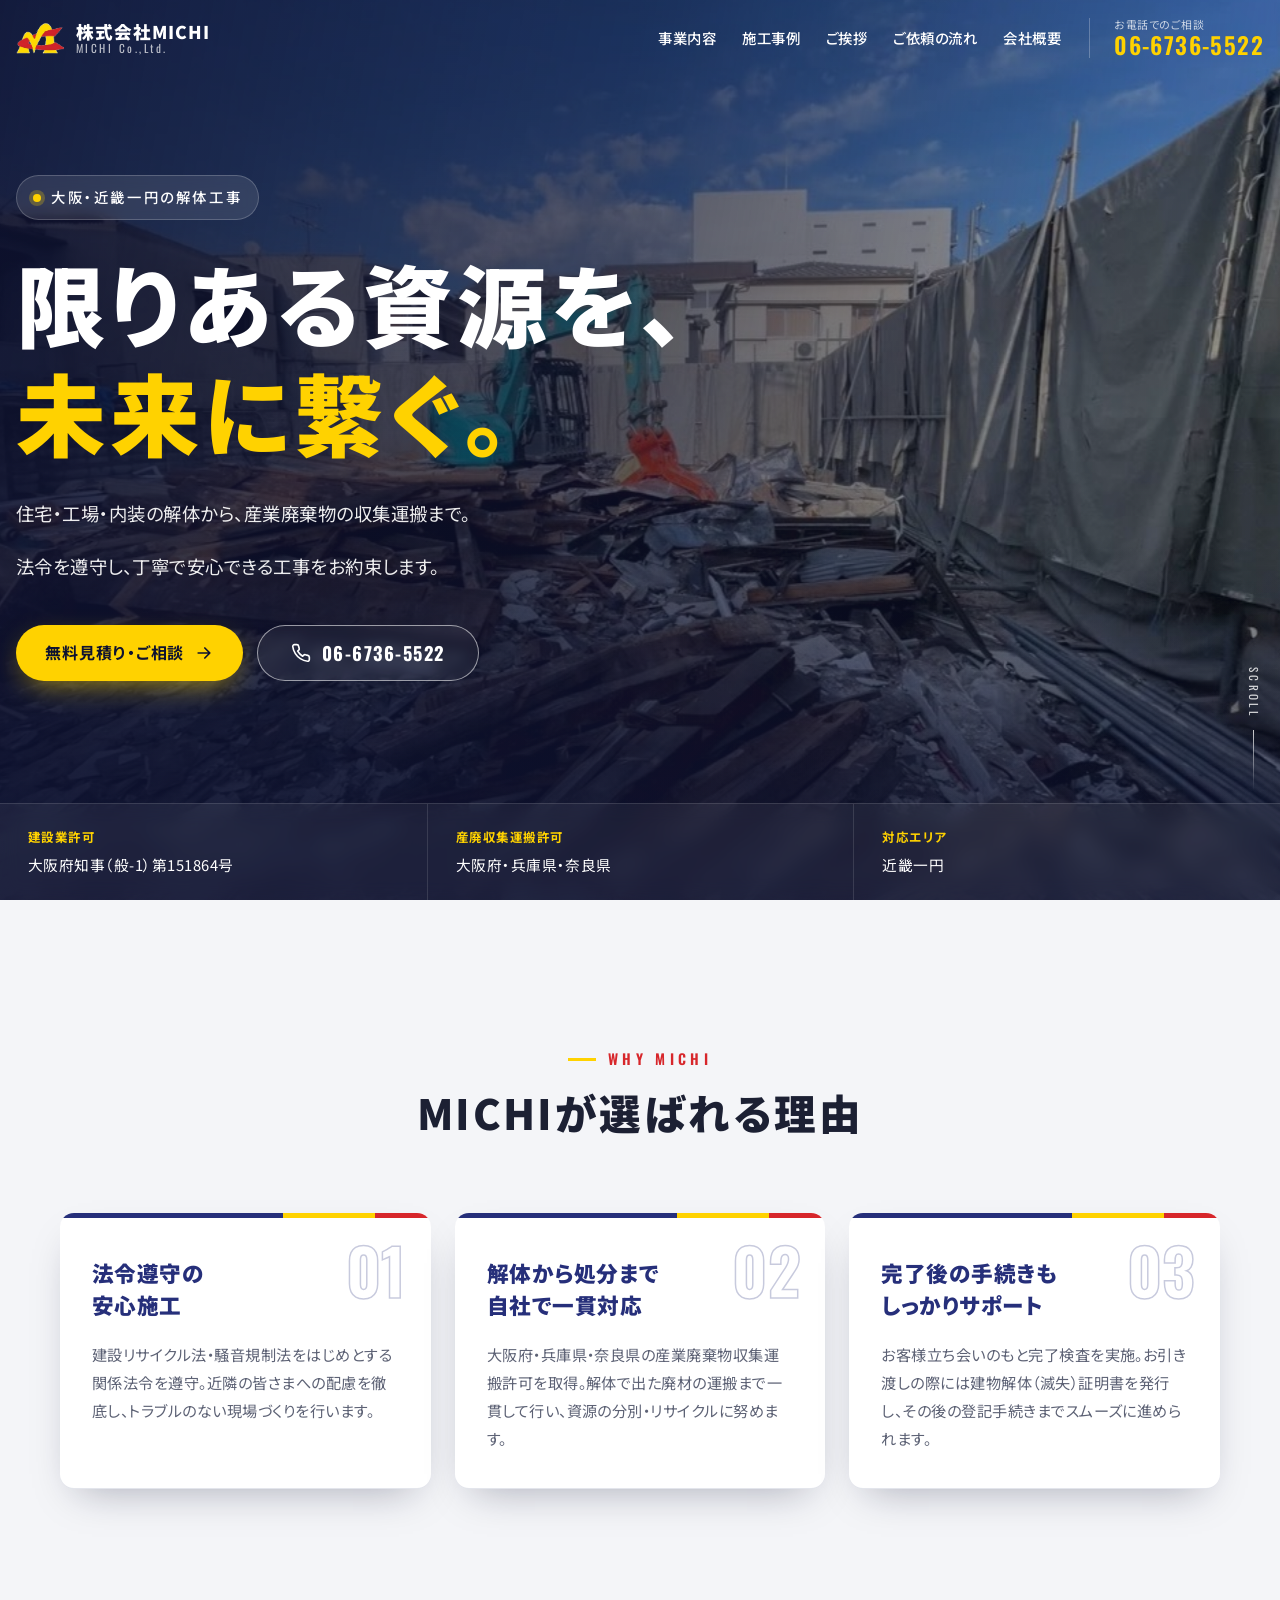
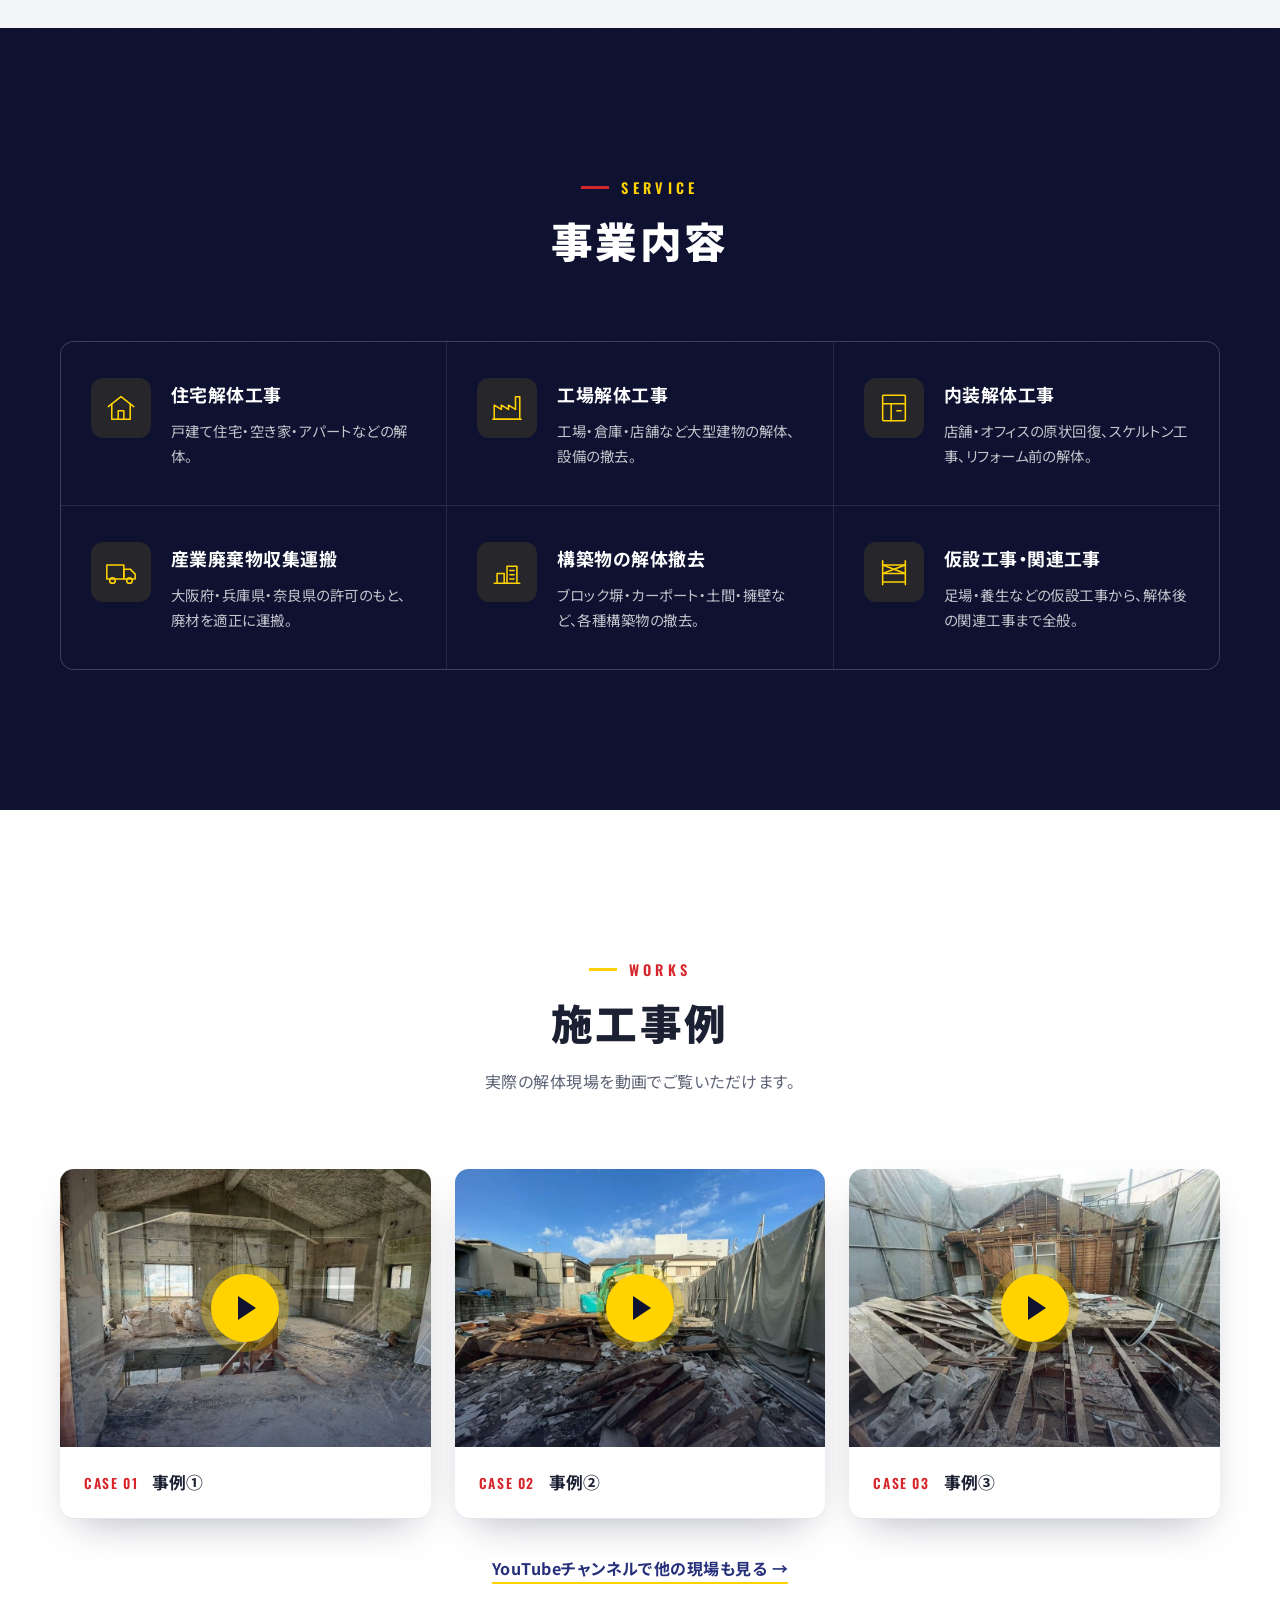
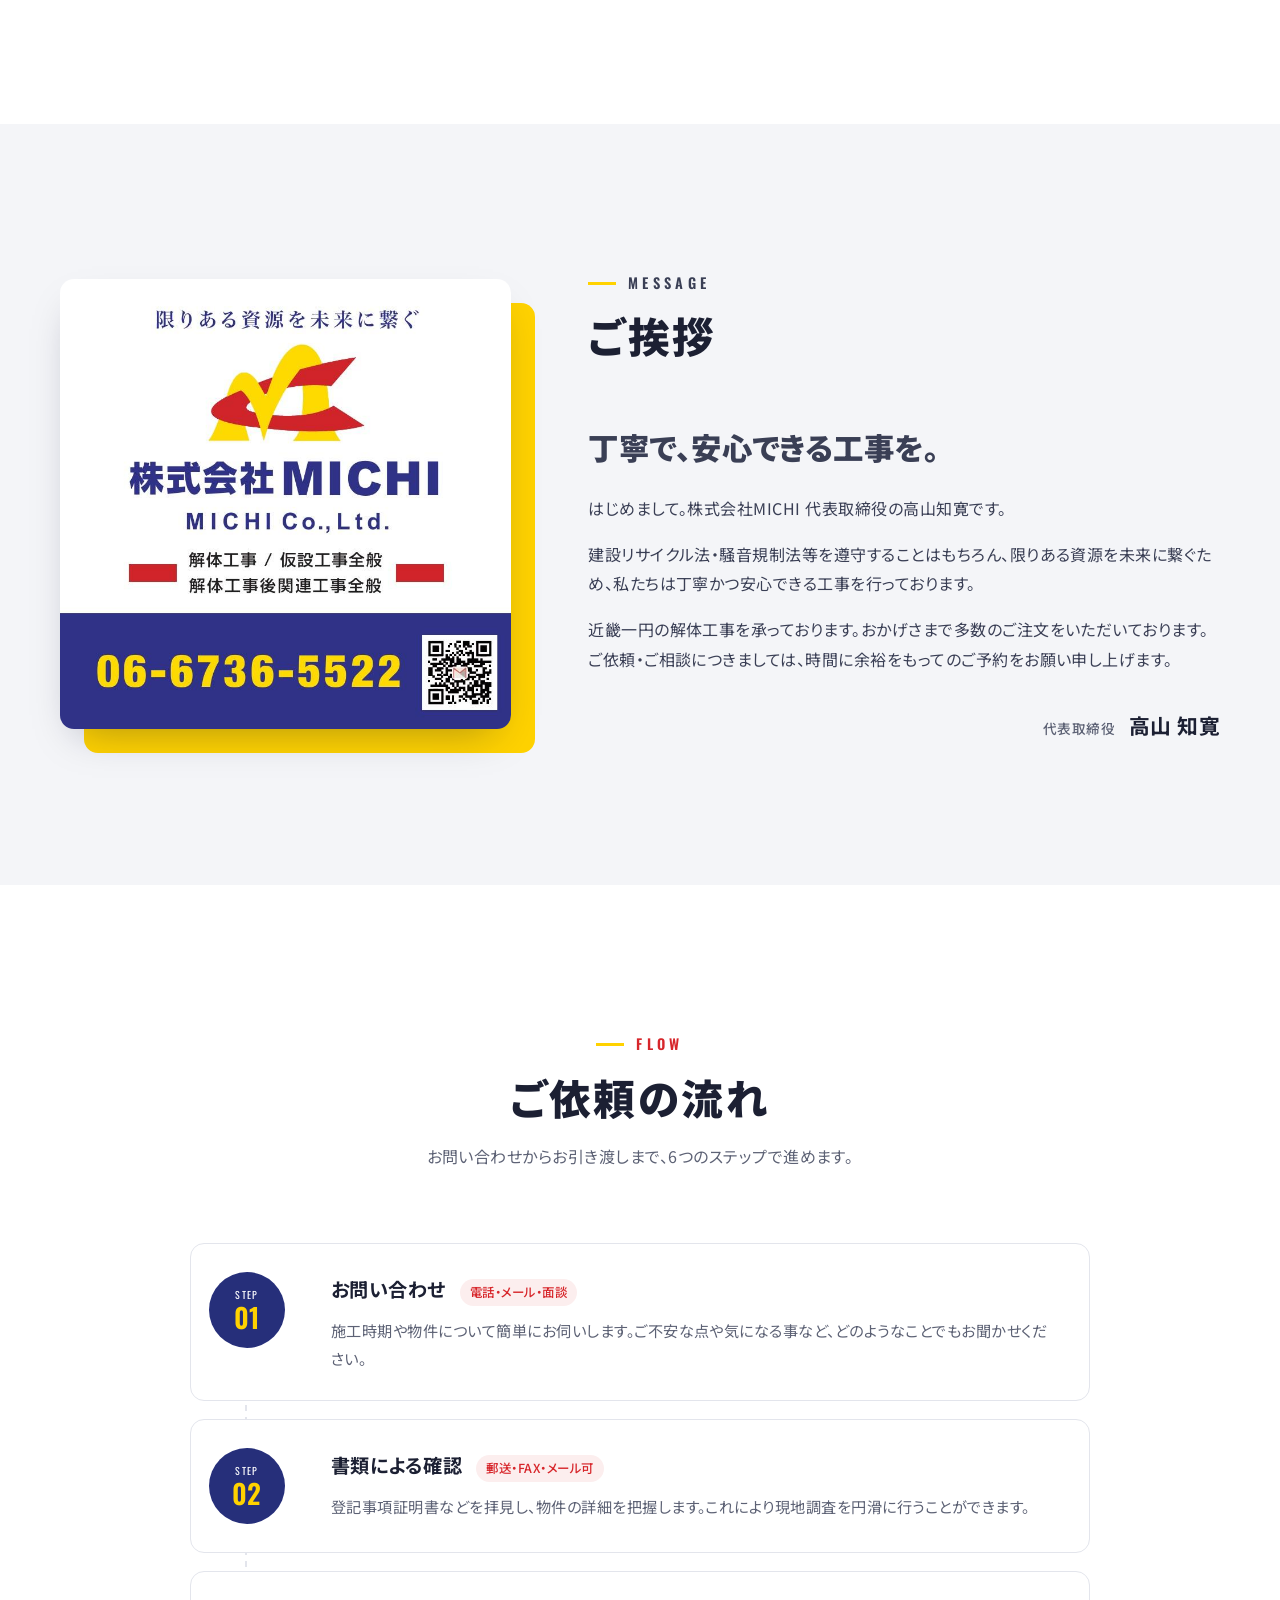
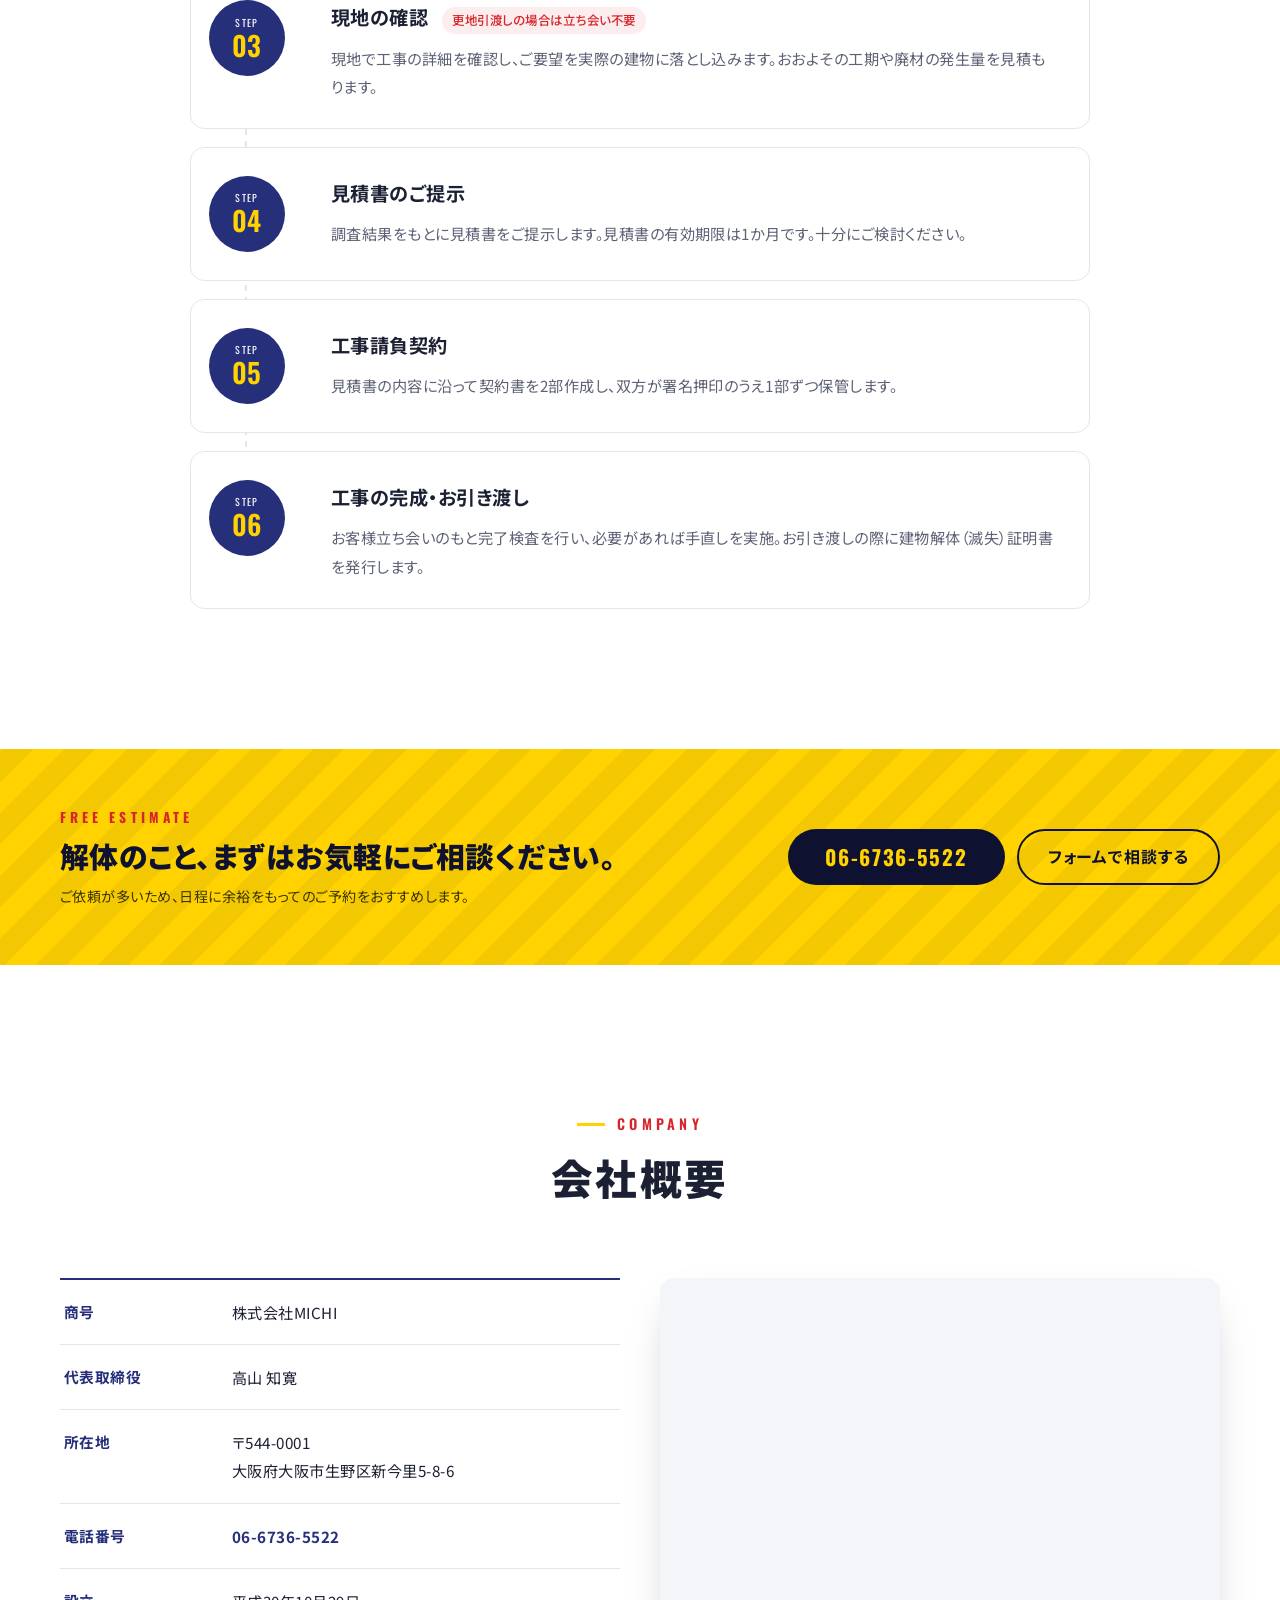
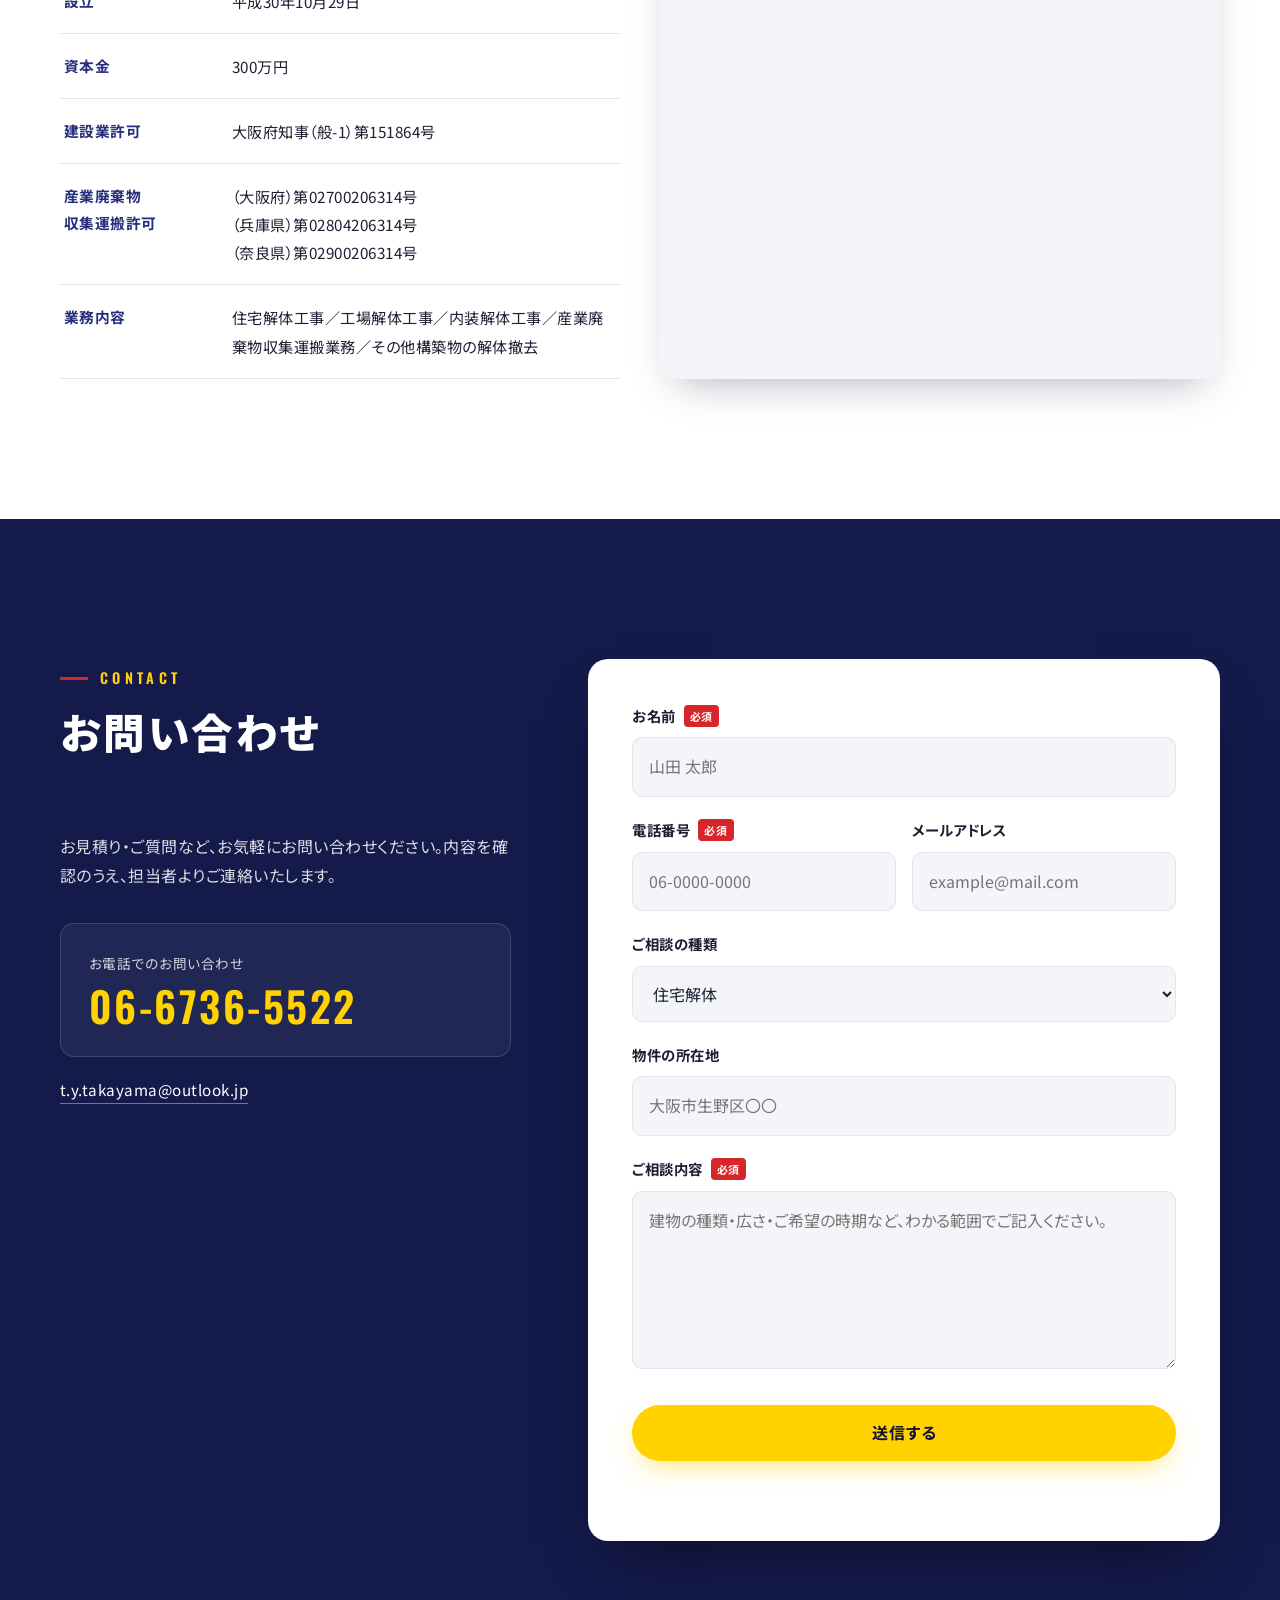
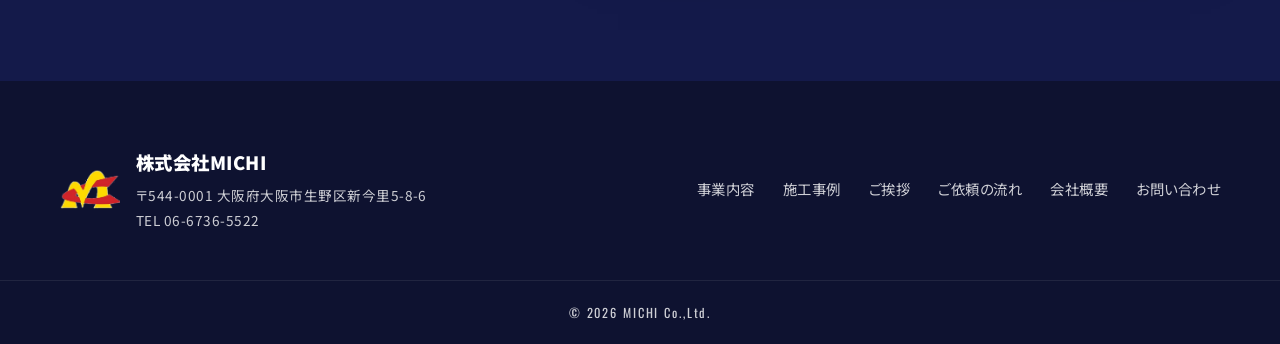
==== commit 205a87ab: "ヒーロー説明文の2文の間に余白・スマホは背景動画をやめて写真の切り替えに Co-Authored-By: Claude Opus 5.5 <noreply@anthropic.com>" ====
--- a/index.html
+++ b/index.html
@@ -8,8 +8,17 @@
 <meta property="og:title" content="株式会社MICHI｜大阪の解体工事・近畿一円対応">
 <meta property="og:description" content="限りある資源を未来に繋ぐ。住宅・工場・内装解体から産廃収集運搬まで、近畿一円の解体工事を承ります。">
 <meta property="og:type" content="website">
-<meta property="og:image" content="assets/img/work-FqdiJKgKXpE.jpg">
-<link rel="icon" href="assets/img/logo-mark.png">
+<!-- 独自ドメインに移したら、下の2つの https://kid-prog.github.io/michi-website/ を新しいURLに変える -->
+<meta property="og:url" content="https://kid-prog.github.io/michi-website/">
+<meta property="og:image" content="https://kid-prog.github.io/michi-website/assets/img/ogp.jpg">
+<meta property="og:image:width" content="1200">
+<meta property="og:image:height" content="630">
+<meta property="og:site_name" content="株式会社MICHI">
+<meta property="og:locale" content="ja_JP">
+<meta name="twitter:card" content="summary_large_image">
+<meta name="theme-color" content="#0e1230">
+<link rel="icon" href="assets/img/icon-180.png">
+<link rel="apple-touch-icon" href="assets/img/icon-180.png">
 <link rel="preconnect" href="https://fonts.googleapis.com">
 <link rel="preconnect" href="https://fonts.gstatic.com" crossorigin>
 <link href="https://fonts.googleapis.com/css2?family=Noto+Sans+JP:wght@400;500;700;900&family=Oswald:wght@500;600;700&display=swap" rel="stylesheet">
@@ -69,7 +78,9 @@
 <!-- ============ HERO ============ -->
 <section class="hero">
   <div class="hero__media" aria-hidden="true">
-    <img src="assets/img/work-FqdiJKgKXpE.jpg" alt="" class="hero__poster">
+    <img src="assets/img/work-FqdiJKgKXpE.jpg" alt="" class="hero__poster hero__slide is-active">
+    <img src="assets/img/work-ZSeVQeic_EI.jpg" alt="" class="hero__poster hero__slide" loading="lazy">
+    <img src="assets/img/work-AIDgLUn4xsw.jpg" alt="" class="hero__poster hero__slide" loading="lazy">
     <div class="hero__video" id="heroVideo" data-video="FqdiJKgKXpE"></div>
     <div class="hero__shade"></div>
   </div>
@@ -80,8 +91,8 @@
       <span class="hl">未来に繋ぐ。</span>
     </h1>
     <p class="hero__lead">
-      住宅・工場・内装の解体から、産業廃棄物の収集運搬まで。<br class="pc">
-      法令を遵守し、丁寧で安心できる工事をお約束します。
+      <span class="hero__lead-line"><span class="nw">住宅・工場・内装の解体から、</span><span class="nw">産業廃棄物の収集運搬まで。</span></span>
+      <span class="hero__lead-line"><span class="nw">法令を遵守し、</span><span class="nw">丁寧で安心できる工事をお約束します。</span></span>
     </p>
     <div class="hero__actions">
       <a href="#contact" class="btn btn--primary">無料見積り・ご相談<svg viewBox="0 0 24 24" aria-hidden="true"><path d="M5 12h14M13 6l6 6-6 6"/></svg></a>
--- a/assets/css/style.css
+++ b/assets/css/style.css
@@ -43,6 +43,7 @@
 
 .container { width: min(100% - 32px, var(--container)); margin-inline: auto; }
 .sp { display: none; }
+.nw { display: inline-block; } /* 語句の途中で改行させない */
 @media (max-width: 767px) { .sp { display: inline; } .pc { display: none; } }
 
 /* ---------- Buttons ---------- */
@@ -119,8 +120,11 @@
   color: #fff; overflow: hidden; background: var(--ink);
 }
 .hero__media { position: absolute; inset: 0; }
-.hero__poster { position: absolute; inset: 0; width: 100%; height: 100%; object-fit: cover; transform: scale(1.05); animation: heroZoom 18s ease-out both; }
-@keyframes heroZoom { from { transform: scale(1.15); } to { transform: scale(1.02); } }
+.hero__poster { position: absolute; inset: 0; width: 100%; height: 100%; object-fit: cover; }
+/* 写真の切り替え（動画を流さない端末用）。表示中の1枚だけゆっくりズーム */
+.hero__slide { opacity: 0; transition: opacity 1.6s ease; }
+.hero__slide.is-active { opacity: 1; animation: heroZoom 9s ease-out both; }
+@keyframes heroZoom { from { transform: scale(1.14); } to { transform: scale(1.02); } }
 .hero__video { position: absolute; inset: 0; overflow: hidden; opacity: 0; transition: opacity 1.2s; }
 .hero__video.is-ready { opacity: 1; }
 .hero__video iframe {
@@ -141,6 +145,8 @@
 .hero__title { margin-top: 28px; font-size: clamp(2.6rem, 7vw, 5.6rem); font-weight: 900; line-height: 1.22; letter-spacing: .04em; }
 .hl { position: relative; color: var(--yellow); }
 .hero__lead { margin-top: 28px; font-size: clamp(.98rem, 1.6vw, 1.15rem); line-height: 2; opacity: .92; max-width: 40em; }
+.hero__lead-line { display: block; }
+.hero__lead-line + .hero__lead-line { margin-top: .9em; }
 .hero__actions { margin-top: 40px; display: flex; flex-wrap: wrap; gap: 14px; }
 .hero__badges {
   position: absolute; left: 0; right: 0; bottom: 0;
@@ -182,7 +188,7 @@
 .reveal.is-in { opacity: 1; transform: none; }
 @media (prefers-reduced-motion: reduce) {
   .reveal { opacity: 1; transform: none; transition: none; }
-  .hero__poster { animation: none; }
+  .hero__slide.is-active { animation: none; }
   html { scroll-behavior: auto; }
 }
 
